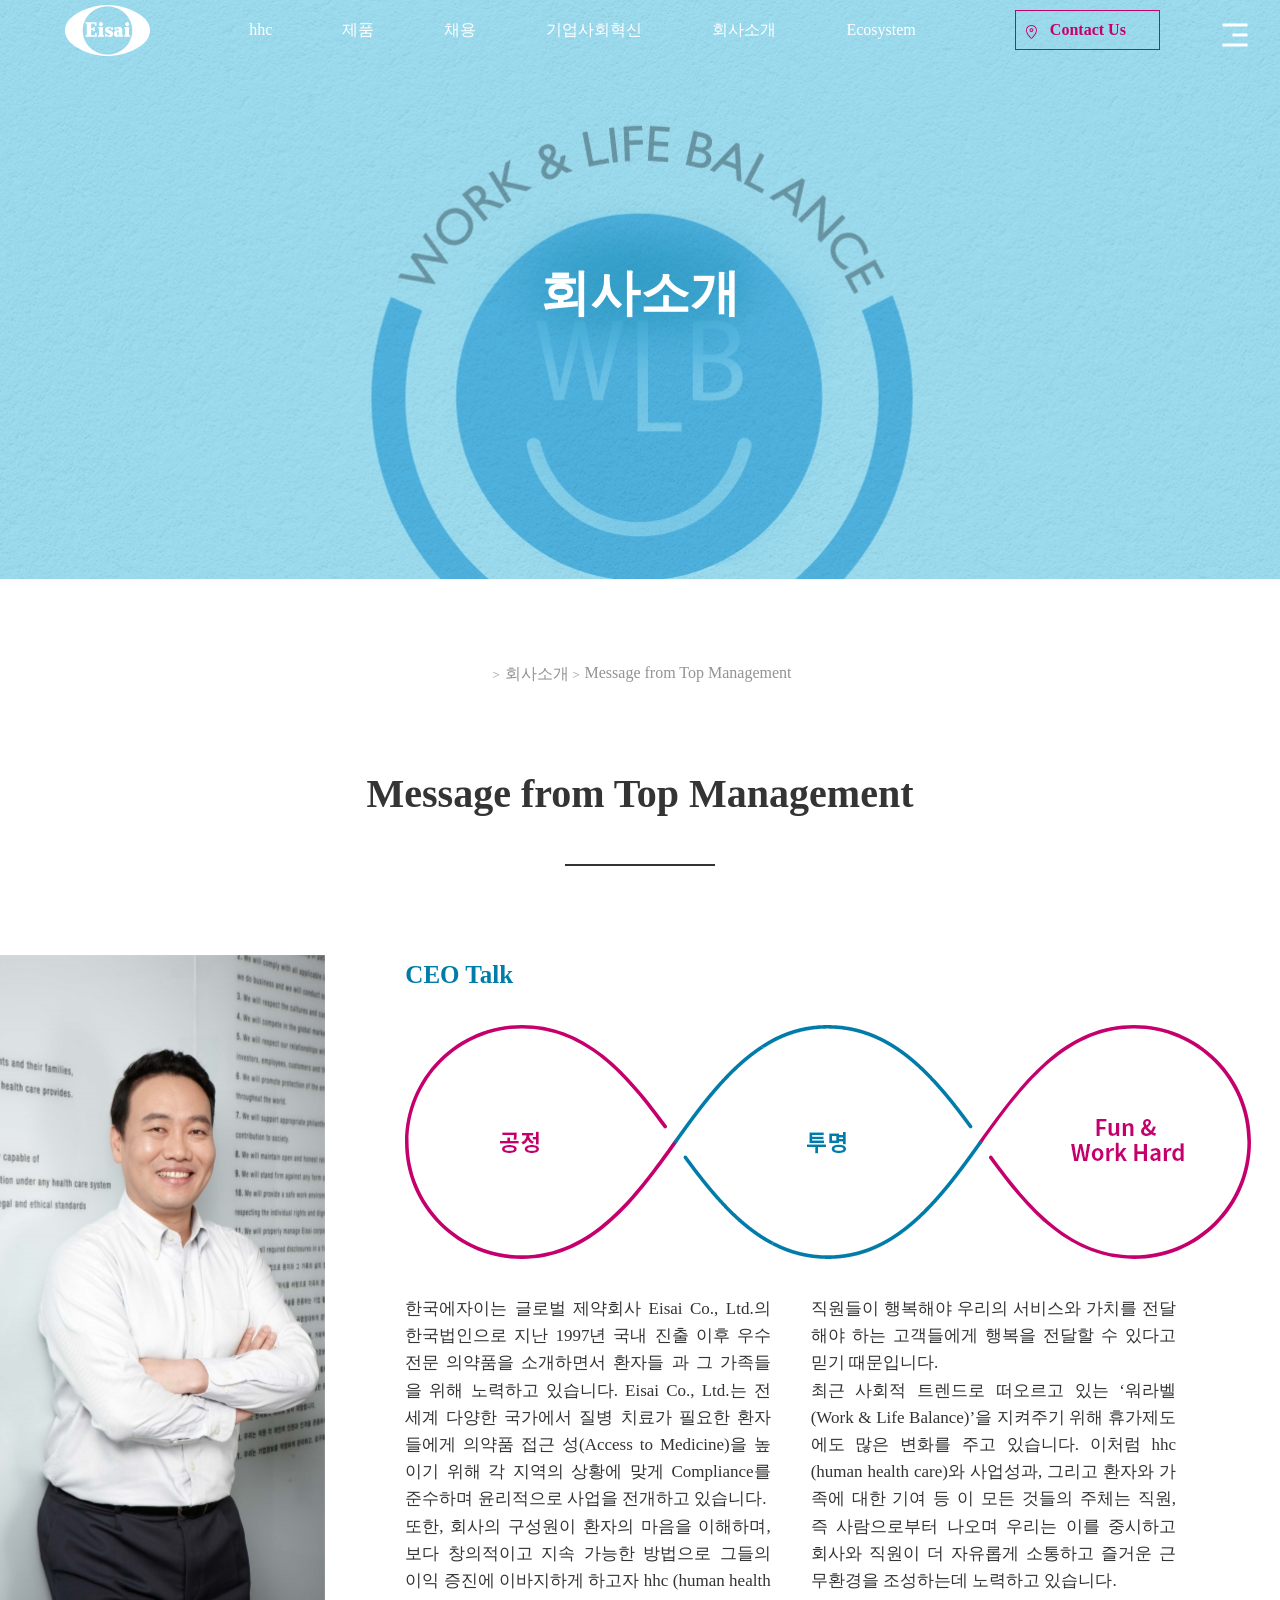
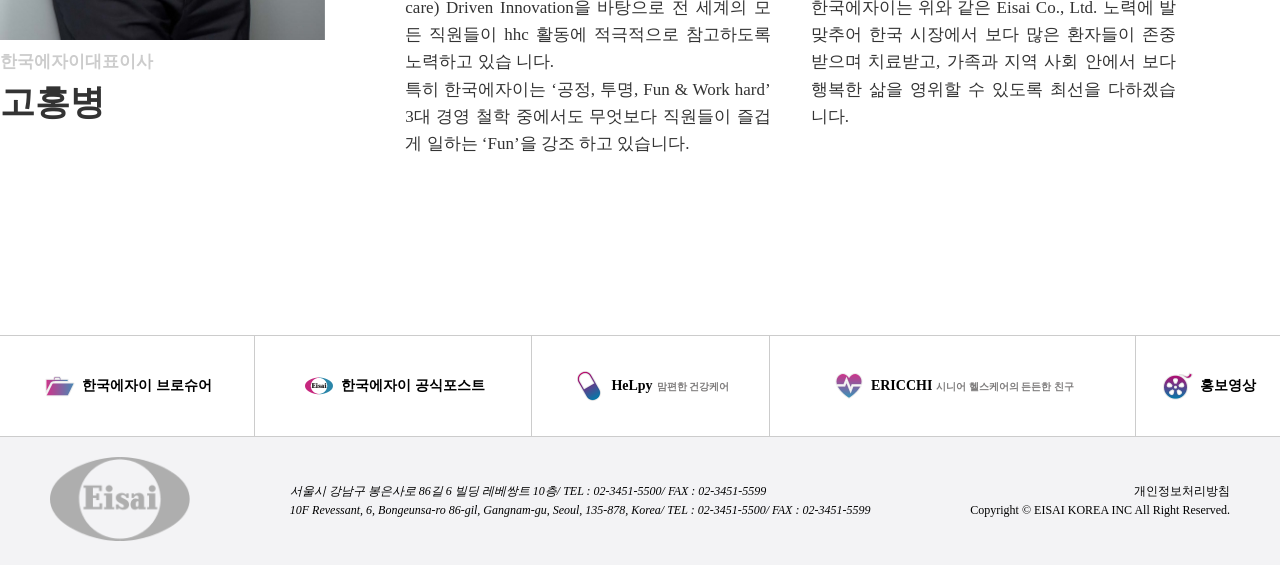
==== company_introduction.html @ c59498c0 "modify header" ====
<!DOCTYPE html>
<html lang="ko">
<head>
    <meta charset="UTF-8">
    <meta http-equiv="X-UA-Compatible" content="IE=edge">
    <meta name="viewport" content="width=device-width, initial-scale=1.0">
    <title>한국에자이</title>
    <link rel="stylesheet" href="./style/reset.css">
    <link rel="stylesheet" href="./style/common.css">
    <link rel="stylesheet" href="./style/company_introduction.css">
    <link rel="stylesheet" href="./style/location.css">
    <link rel="stylesheet" href="./style/titleImg.css">
</head>
<body>
    <header id="navBar">
        <div class="gnb layout-marginAuto">
            <div class="inner">
                <div class="logo">
                    <h1>한국에자이
                        <a href="./index.html">
                            <img class="logoColor" src="./images/common/logo.png" alt="">
                            <img class="logoWhite" src="./images/common/logo_white.png" alt="">
                        </a>
                    </h1>
                </div>
                <nav class="lnb-container">
                    <ul>
                        <li><a href="./what_hhc.html">hhc</a>
                            <ul class="lnb">
                                <li><a href="./what_hhc.html">what is hhc?</a></li>
                                <li><a href="#">hhc Driven Innovation</a></li>
                            </ul>
                        </li>
                        <li><a href="./product.html">제품</a>
                            <ul class="lnb">
                                <li><a href="./product.html">한국에자이 제품</a></li>
                                <li><a href="#">치매증상 치료제</a>
                                </li>
                                <li><a href="">뇌전증 치료제</a>
                                </li>
                                <li><a href="#">다발성경화증 치료제</a>
                                </li>
                                <li><a href="#">고형암 및 혈액암 치료제</a>
                                </li>
                                <li><a href="#">위장관계질환 치료제</a>
                                </li>
                                <li><a href="#">구강·안구 건조증 치료제</a>
                                </li>
                                <li><a href="#">파킨슨병 치료제</a>
                                </li>
                                <li><a href="#">허가사항변경공지</a></li>
                            </ul>
                        </li>
                        <li><a href="#">채용</a></li>
                        <li><a href="./innovation.html">기업사회혁신</a>
                            <ul class="lnb">
                                <li><a href="#">hhc Activity</a></li>
                                <li><a href="#">hhc Solution</a></li>
                                <li><a href="#">나를 있게 하는 우리</a></li>
                            </ul>
                        </li>
                        <li><a href="./company_introduction.html">회사소개</a>
                            <ul class="lnb">
                                <li><a href="#">Message from Top Management</a></li>
                                <li><a href="#">Corporate Vision</a></li>
                                <li><a href="#">즐거운 우리 일터</a></li>
                                <li><a href="#">일하기 좋은 회사</a></li>
                                <li><a href="#">Global Eisai</a></li>
                                <li><a href="#">News</a></li>
                            </ul>
                        </li>
                        <li><a href="./ecosystem.html">Ecosystem</a>
                            <ul class="lnb">
                                <li><a href="./ecosystem.html">What is HED?</a></li>
                                <li><a href="#">Press Release</a></li>
                                <li><a href="#">Partnership Proposal</a></li>
                            </ul>
                        </li>
                    </ul>
                </nav>
                <div class="contact">
                    <span><a href="#">Contact Us</a></span>
                </div>
                <nav class="ham-navigation">
                    <div class="ham-btn">
                        <span class="ham hamTop"></span>
                        <span class="ham hamMid"></span>
                        <span class="ham hamBot"></span>
                    </div>
                    <ul class="ham-lnb">
                        <li>
                            <span class="ham-title">
                                <a href="./what_hhc.html">hhc
                                </a>
                            </span>
                            <ul class="ham-subnav">
                                <li><a href="./what_hhc.html">what is hhc?</a></li>
                                <li><a href="#">hhc Driven Innovation</a></li>
                            </ul>
                        </li>
                        <li>
                            <span class="ham-title">
                                <a href="./product.html">제품
                                </a>
                            </span>
                            <ul class="ham-subnav">
                                <li><a href="./product.html">한국에자이 제품</a></li>
                                <li><a href="#">치매증상 치료제</a>
                                    <ul class="lnb2">
                                        <li><a href="#">- 아리셉트</a></li>
                                    </ul>
                                </li>
                                <li><a href="#">뇌전증 치료제</a>
                                    <ul class="lnb2">
                                        <li><a href="#">- 파이콤파</a></li>
                                        <li><a href="#">- 엑세그란</a></li>
                                        <li><a href="#">- 이노베론</a></li>
                                    </ul>
                                </li>
                                <li><a href="#">다발성경화증 치료제</a>
                                    <ul class="lnb2">
                                        <li><a href="#">- 텍피데라</a></li>
                                        <li><a href="#">- 아보넥스</a></li>
                                        <li><a href="#">- 티사브리</a></li>
                                        <li><a href="#">- 플레그리디</a></li>
                                    </ul>
                                </li>
                                <li><a href="#">고형암 및 혈액암 치료제</a>
                                    <ul class="lnb2">
                                        <li><a href="#">- 렌비마</a></li>
                                        <li><a href="#">- 할라벤</a></li>
                                    </ul>
                                </li>
                                <li><a href="#">위장관계질환 치료제</a>
                                    <ul class="lnb2">
                                        <li><a href="#">- 파리에트</a></li>
                                    </ul>
                                </li>
                                <li><a href="#">구강·안구 건조증 치료제</a>
                                    <ul class="lnb2">
                                        <li><a href="#">- 살라겐</a></li>
                                    </ul>
                                </li>
                                <li><a href="#">파킨슨병 치료제</a>
                                    <ul class="lnb2">
                                        <li><a href="#">- 에피퀴나</a></li>
                                    </ul>
                                </li>
                                <li><a href="#">허가사항변경공지</a></li>
                            </ul>
                        </li>
                        <li>
                            <span class="ham-title">
                                <a href="#">채용</a>
                            </span>
                            <ul class="ham-subnav">
                                <li><a href="#">한국에자이는 여러분의 의미있는 도전을 기다립니다.</a></li>
                            </ul>
                        </li>
                        <li>
                            <span class="ham-title">
                                <a href="./innovation.html">기업사회혁신
                                </a>
                            </span>
                            <ul class="ham-subnav">
                                <li><a href="#">hhc Activity</a></li>
                                <li><a href="#">hhc Solution</a></li>
                                <li><a href="#">나를 있게 하는 우리</a></li>
                            </ul>
                        </li>
                        <li>
                            <span class="ham-title">
                                <a href="./company_introduction.html">회사소개

                                </a>
                            </span>
                            <ul class="ham-subnav">
                                <li><a href="#">Message from Top Management</a></li>
                                <li><a href="#">Corporate Vision</a></li>
                                <li><a href="#">즐거운 우리 일터</a></li>
                                <li><a href="#">일하기 좋은 회사</a></li>
                                <li><a href="#">Global Eisai</a></li>
                                <li><a href="#">News</a></li>
                            </ul>
                        </li>
                        <li> 
                            <span class="ham-title">
                                <a href="./ecosystem.html">Ecosystem
                                </a>
                            </span>
                            <ul class="ham-subnav">
                                <li><a href="./ecosystem.html">What is HED?</a></li>
                                <li><a href="#">Press Release</a></li>
                                <li><a href="#">Partnership Proposal</a></li>
                            </ul>
                        </li>
                    </ul>
            </nav>
            </div>
        </div>
    </header>
    <section class="section01">
        <div class="titleImg ">
            <div class="title-contents layout-marginAuto">
                <h2>회사소개</h2>
            </div>
        </div>
        <section class="section02 layout-marginAuto">
            <div class="location">
                <ul class="location-contents fadeIn">
                    <li><a href="./index.html"><img src="./images/hhc/icon_loc_home.png" alt=""></a></li>
                    <li>회사소개</li>
                    <li>Message from Top Management</li>
                </ul>
            </div>
            <div class="company fadeIn">
                <h2>Message from Top Management</h2>
                <p></p>
            </div>
            <div class="company-content layout-marginAuto">
                <ul>
                    <li class="item1">
                        <img src="./images/company_introduction/img_ceo.jpg" alt="">
                        <div class="ceo-name">
                            <p>한국에자이대표이사</p>
                            <p>고홍병</p>
                        </div>
                    </li>
                    <li class="item2">
                        <p>CEO Talk</p>
                        <img src="./images/company_introduction/img_mtm.png" alt="">
                    </li>
                    <li class="item3">
                        한국에자이는 글로벌 제약회사 Eisai Co., Ltd.의 한국법인으로 지난 1997년 국내 진출 이후 우수전문 의약품을 소개하면서 환자들
                        
                        과 그 가족들을 위해 노력하고 있습니다. Eisai Co., Ltd.는 전 세계 다양한 국가에서 질병 치료가 필요한 환자들에게 의약품 접근
                        성(Access to Medicine)을 높이기 위해 각 지역의 상황에 맞게 Compliance를 준수하며 윤리적으로 사업을 전개하고 있습니다. <br>
                        또한, 회사의 구성원이 환자의 마음을 이해하며, 보다 창의적이고 지속 가능한 방법으로 그들의 이익 증진에 이바지하게 하고자 hhc
                        (human health care) Driven Innovation을 바탕으로 전 세계의 모든 직원들이 hhc 활동에 적극적으로 참고하도록 노력하고 있습
                        니다. <br> 특히 한국에자이는 &lsquo;공정, 투명, Fun & Work hard&rsquo; 3대 경영 철학 중에서도 무엇보다 직원들이 즐겁게 일하는
                        &lsquo;Fun&rsquo;을 강조
                        하고 있습니다.
                    </li>
                    <li class="item4">
                        직원들이 행복해야 우리의 서비스와 가치를 전달해야 하는 고객들에게 행복을 전달할 수 있다고 믿기 때문입니다. <br>
                        최근 사회적 트렌드로 떠오르고 있는 ‘워라벨 (Work & Life Balance)’을 지켜주기 위해 휴가제도에도 많은 변화를 주고 있습니다.
                        이처럼 hhc (human health care)와 사업성과, 그리고 환자와 가족에 대한 기여 등 이 모든 것들의 주체는 직원, 즉 사람으로부터
                        나오며 우리는 이를 중시하고 회사와 직원이 더 자유롭게 소통하고 즐거운 근무환경을 조성하는데 노력하고 있습니다. <br> 
                        한국에자이는 위와 같은 Eisai Co., Ltd. 노력에 발맞추어 한국 시장에서 보다 많은 환자들이 존중 받으며 치료받고, 가족과 지역
                        사회 안에서 보다 행복한 삶을 영위할 수 있도록 최선을 다하겠습니다.
                    </li>
                </ul>
            </div>
            
            
        </section>
    <footer>
        <div class="footer-top layout-marginAuto">
            <ul class="footer-menu ">
                <li>
                    <a href="#">
                        <img src="./images/main/footer_menu1.png" alt="">
                        <span>한국에자이 브로슈어</span>
                    </a>
                </li>
                <li><a href="#">
                    <img src="./images/main/footer_menu2.png" alt="">
                        <span>한국에자이 공식포스트</span>
                </a></li>
                <li><a href="#">
                    <img src="./images/main/footer_menu3.png" alt="">
                    <span>HeLpy</span>
                    <span class="small">맘편한 건강케어</span>
                </a></li>
                <li><a href="#">
                    <img src="./images/main/footer_menu4.png" alt="">
                    <span>ERICCHI</span>
                    <span class="small">시니어 헬스케어의 든든한 친구</span>
                </a></li>
                <li><a href="#">
                    <img src="./images/main/footer_menu5.png" alt="">
                    <span>홍보영상</span>
                </a></li>
            </ul>
        </div>
        <div class="footerBottom-back">
            <div class="footer-bottom layout-marginAuto">
                <div class="footer-logo">
                    <img src="./images/common/logo_footer.png" alt="">
                </div>
                <address>
                    <span>서울시 강남구 봉은사로 86길 6 빌딩 레베쌍트 10층/</span>
                    <span>TEL : 02-3451-5500/</span>
                    <span>FAX : 02-3451-5599<br></span>
                    <span>10F Revessant, 6, Bongeunsa-ro 86-gil, Gangnam-gu, Seoul, 135-878, Korea/</span>
                    <span>TEL : 02-3451-5500/</span>
                    <span>FAX : 02-3451-5599</span>
                </address>
                <div class="footer-copyright">
                    <p class="right">개인정보처리방침</p>
                    <p>Copyright © EISAI KOREA INC All Right Reserved.</p>
                </div>
            </div>
        </div>
    </footer>
    <script src="./script/jquery-3.6.1.js"></script>
    <script src="./script/jquery-ui.js"></script>
    <script src="./script/common.js"></script>
    <script src="./script/fadeIn.js"></script>
</body>
</html>
---- style/common.css ----
/* header */
header{
    width: 100%;
    height: 60px;
    background-color: transparent;
    position: fixed;
    z-index: 999;
    transition: top 0.5s;
    top: 0;
    left: 0;
    color: #fff;
}
header.scroll{
    color: #000;
    }

 .layout-marginAuto{
    max-width: 1314px;
    margin: auto;
} 
 
.inner{
    display: flex;
    align-items: center;
    justify-content: space-evenly;
    height: 60px;
    /*border-bottom: 1px solid #fff;*/
}

.logo{
    font-size: 0;
}
.logo img{
    width: 85px;
}
.logo .logoColor.scroll{
    display: block;
}
.logo .logoWhite{
    display: none;
}
.lnb-container{
    /*background-color: aqua;*/
    position: relative;
}
.lnb-container > ul{
    display: flex;
    align-items: center;
}
.lnb-container > ul > li > a{
    display: block;
    padding: 0 35px;
    height: 60px;
    line-height: 60px;
    text-align: center;
    /*color: #fff;*/
}
.lnb-container > ul > li:hover > a{
    color: #fff;
}
.lnb{
    opacity: 0;
    visibility: hidden;
    display: block;
    position: absolute;
    background-color: #fff;
    padding: 10px;
    box-shadow: 5px 5px 5px rgba(118, 115, 115, 0.783);

}
.lnb > li{
    padding: 0 40px;
    
}
.lnb a{
    display: block;
    font-size: 14px;
    padding: 10px;
    color: #333;
    white-space: nowrap;
}

.lnb-container>ul>li:hover{
    background-color: rgb(149, 186, 244);
    
}
.lnb-container>ul>li:hover .lnb{
    opacity: 1;
    visibility: visible;
}
.lnb > li:hover a{
    color: rgb(179, 31, 184);
}
.contact {
    display: flex;
    width: 200px;
}
.contact a{
    display: flex;
    justify-content: center;
    width: 145px;
    text-align: center;
    padding: 10px;
    border: 1px solid #c5006d;
    color: #c5006d;
    font-size: 16px;
    font-weight: 900;
    background: url(../images/main/icon_contactus_on.png) no-repeat 10px 14px;
    background-size: 11px;
}


/* 햄버거버튼 */
.ham-navigation{
    position: fixed;
    left: 0;
    top: 0;
    width: 100%;
    height: 100%;
    z-index: 99;
    clip-path: circle(25px at calc( 100% - 45px) 45px);
    transition: 0.3s ease-in-out;
    }
.ham-navigation.active{
    background-color: #bdd8ed;
    clip-path: circle(75%);
}
.ham-navigation .ham-btn{
    position: absolute;
    top: 10px;
    right: 20px;
    width: 50px;
    height: 50px;
    cursor: pointer;
}
.ham-navigation .ham-btn span{
    position: absolute;
    
    
    height: 3px;
    transform: translate(-50%, -50%);
    background-color: #fff;
}
.ham-navigation .hamTop{
    top: 30%;
    left: 50%;
    width: 50%;
}
.ham-navigation .hamMid{
    top: 50%;
    right: 10%;
    width: 30%;
}
.ham-navigation .hamBot{
    top: 70%;
    left: 50%;
    width: 50%;
}
.ham-navigation.active .hamTop{
    top: 50%;
    transform: translate(-50%, -50%) rotate(45deg);
}
.ham-navigation.active .hamMid{
    opacity: 0;
}
.ham-navigation.active .hamBot{
    top: 50%;
    transform: translate(-50%, -50%) rotate(-45deg);
}


.ham-lnb{ 
    height: 100%;
    overflow-y: auto;
    font-size: 18px;
    line-height: 2;
    width: 90%;
    margin: auto;
    white-space: nowrap;
}
.ham-lnb::-webkit-scrollbar {
    display: none; /* 크롬, 사파리, 오페라, 엣지 */
    width: 9px;
}
.ham-lnb > li{
    display: flex;
    gap: 40px;
    border-bottom: 1px solid #f8f8f8;
    padding: 35px;
    align-items: baseline;
    
}
.ham-lnb > li > a{
    font-size: 27px;
    color: #007caa;
    font-weight: 800;
}
.ham-subnav{
    display: flex;
    gap: 20px;
    flex-wrap: wrap;
}
.ham-lnb a{ 
    color:#333; 
    position: relative;
}
.lnb2 a {
    font-size: 14px;
}

.fadeIn{
    opacity: 0;
}

/* footer */
footer{
    border-top: 1px solid #ccc; 
}
.footer-menu{
    display: table;
    width: 100%;
}
.footer-menu > li{
   display: table-cell;
   vertical-align: middle;
   text-align: center;
}
.footer-menu li{
    border: 1px solid #ccc;
    border-top: none;
    border-bottom: none;
    height: 100px;
    font-weight: 900;
}
.footer-menu li:nth-child(1){
    border-left: none;
    border-right: none;
} 
.footer-menu li:nth-child(2){
    border-right: none;
}
.footer-menu li:nth-child(3){
    border-right: none;
}
.footer-menu li:nth-child(5){
    border-right: none;
    border-left: none;
} 
 .footer-menu img{
    width: 36px;
    vertical-align: middle;
    /* 사진 옆에 글씨 배치 */
} 
.footer-menu span{
    font-size: 14px;
}
.footer-menu .small{
    font-size: 10px;
    color: rgb(126, 124, 124);
}
.footerBottom-back{
    background-color: #f3f3f5;
    border-top: 1px solid #ccc;
    padding: 20px 0;
}
.footer-bottom{
    display: flex;
    align-items: center;
    justify-content: space-around;
}
.footer-bottom .right{
    text-align: right;
}
.footer-bottom img{
    width: 140px;
}
.footer-bottom address{
    text-align: left;
}

.footer-bottom address,
.footer-copyright{
    font-size: 12px;
    line-height: 1.6;
}
@media screen and (max-width:1101px) {
    .inner {
        padding: 25px;
        justify-content: space-between;
    }
    .lnb-container{
        display: none;
    }
    .section05{
        margin-bottom: 120px;
    }
    footer{
        border: 0;
    }
    .footer-menu li{
        display: table-caption;
        text-align: left;
        border:none;
        border-bottom: 1px solid #ccc;
        width: 100%;
        height: 70px;
        line-height: 70px;
        padding-left: 20px;
    }
    .footer-menu img{
        width: 30px;
    }
    .footer-menu span{
        font-size: 16px;
        font-weight: 900;
    }
    .footer-menu .small{
        font-size: 12px;
        color: rgb(161, 157, 157);
    }
    .footer-menu li:nth-child(1){
        border-top: 1px solid #ccc;
    }
    .footer-bottom{
        flex-direction: column;
        height: auto;
        justify-content: left;
        align-items: flex-start;
        padding: 20px;
    }
    .footer-bottom .right{
        text-align: justify
    }
    .footer-bottom img{
        width: 160px;
        padding-bottom: 0;
    }
    .footer-bottom address,
    .footer-copyright{
        font-size: 10px;
        line-height: 1.6;
        padding-bottom: 20px;
    }
    .footer-bottom address{
        padding: 0;
        line-height: 3;
    }
    .footer-bottom address,
    .footer-copyright{
        font-size: 13px;
    }
    .footer-copyright{
        padding: 0;
        white-space: nowrap;
    }
    .footer-copyright p:last-child{
        font-size: 0;
    }
}
@media screen and (max-width: 901px) {
}
@media screen and (max-width: 480px) {
    .logo img{
        width: 45px;
    }
    .contact a{
        width: 80px;
        padding: 5px;
        font-size: 10px;
        background: url(../images/main/icon_contactus_on.png) no-repeat 2px center;
        background-size: 9px;
    }
    .section05{
        margin-bottom: 0px;
    }
    .footer-menu li{
        height: 50px;
        line-height: 50px;
        width: 100%;
    }
    .footer-menu img{
        width: 25px;
    }
    .footer-menu span{
        font-size: 12px;
    }
    .footer-bottom img{
        width: 70px;
        padding-bottom: 20px;
    }
    .ham-title{
        display: block;
    }
    .ham-subnav{
        height: 0;
        overflow: hidden;
        transition: .4s;
    }

    .ham-title.active{
        font-weight: bold;
    }
    .ham-subnav.active{
        height: auto;
    }
    .ham-lnb > li{
        display: block;
        
    }
    .ham-lnb > li > a{
        font-size: 27px;
    }
    .ham-subnav{
        display: block;
    }
    .ham-lnb{ 
        height: 100%;
        overflow-y: auto;
        font-size: 18px;
        line-height: 2;
        width: 90%;
        margin: auto;
        white-space: nowrap;
    }

    
    
}
---- style/company_introduction.css ----
/*title*/

.titleImg{
    background-image: url('../images/company_introduction/sv04.jpg');
}


/*company*/
.company{
    text-align: center;
    padding-bottom: 85px;
}
.company > h2{
    font-size: 40px;
    padding-bottom: 35px;
}

.company > p{
    display: inline-block;
    border: 1px solid #000;
    width: 150px;
    height: 1px;

}
.company-content{
    line-height: 1.6;
    font-size: 17px;
    color: #333;
    text-align: justify;
}
.company-content > ul{
    display: grid;
    grid-template-columns: 1fr repeat(2,1fr) 5%;
	grid-template-rows: repeat(3, 300px);
    grid-gap: 40px;
    justify-items: baseline;
}
.company-content > ul > li > img{
    width: 100%;
}
.item1{
    grid-row: span 2;
}
.item1 p:nth-of-type(1){
    color: #ccc;
    font-weight: bold;
    white-space: nowrap;
}
.item1  p:nth-of-type(2){
    font-size: 35px;
    font-weight: bold;
}
.item1 > p{
    padding-top: 10px;
    padding-left: 10px;
}
.item2{
    grid-column: span 3;

}
.item2 > p{
    font-size: 25px;
    color: #007caa;
    font-weight: bold;
    padding-bottom: 30px;
}
@media screen and (max-width: 1100px) {
    .company-content > ul{
        padding: 10px;
        grid-template-columns: 1fr repeat(2,1fr) 2%;
        grid-template-rows: 250px 300px 500px;
    }
}
@media screen and (max-width: 860px) {
    .company-content > ul{
        display: grid;
        grid-template-columns: repeat(3, 200px);
        grid-template-rows: repeat(5, 200px) auto;
        
    }
    .item1{
        grid-row: 1 / span 2;
    }
    .item2{
        grid-column: 2 / 4;
    }
    .item3{
        grid-column: 2 / 4;
        padding-top: 30px;
    }
    .item4{
        grid-column: 2 / 4;
        grid-row: 4;
    }
}
@media screen and (max-width: 767px) {
    .company > h2{
        font-size: 25px;
    }
    .company > p {
        width: 50px;
        height: 1px;
    }
    .company-content > ul{
        display: flex;
        flex-wrap: wrap;
    }
    .item1{
        padding-left: 10px;
        display: flex;
        gap: 10px;
    }
    .item2 > p{
        font-size: 20px;
    }
    .ceo-name{
        padding-top: 113%;
    }
    ul > li.item1 > img {
        width: 60%;
        object-fit: contain;

    }

}
---- style/location.css ----
.location-contents{
    display: flex;
    justify-content: center;
    padding-top: 85px;
    padding-bottom: 85px;
}
.location-contents > li{
    position: relative;
    padding: 0 8px;
    font-size: 16px;
    color: rgb(121, 119, 119);
}
.location-contents > li:nth-child(1):before{
    display: none;
}
.location-contents > li::before{
    display: block;
    content: '>';
    position: absolute;
    left: -4px;
    top: 3px;
    width: 4px;
    font-size: 13px;
    color: rgb(121, 119, 119);
}
@media screen and (max-width: 767px) {
    .location-contents > li{
        font-size: 12px;
    }
    .location-contents > li::before{
        font-size: 10px;
    }
    .location-contents{
        padding-top: 80px;
        padding-bottom: 55px;
    }
}
---- style/titleImg.css ----
.section01{
    width: 100%;
    height: 579px;
}
.titleImg{
    background-repeat: no-repeat;
    background-size: cover;
    background-position: center;
    height: 100%;
}

.title-contents{
    padding-top: 255px;
    text-align: center;
    color: #fff;

}

.title-contents > h2{
    padding-top: 5px;
    height: 65px;
    margin: 0 auto;
    font-size: 50px;
}

.title-contents{
    padding-top: 255px;
    text-align: center;
    color: #fff;
}


@media screen and (max-width: 760px) {
    .section01{
        height: 300px;
    }
    .title-contents {
        padding-top: 120px;
    }
    .title-contents > h2 {
        font-size: 28px;
    }
}
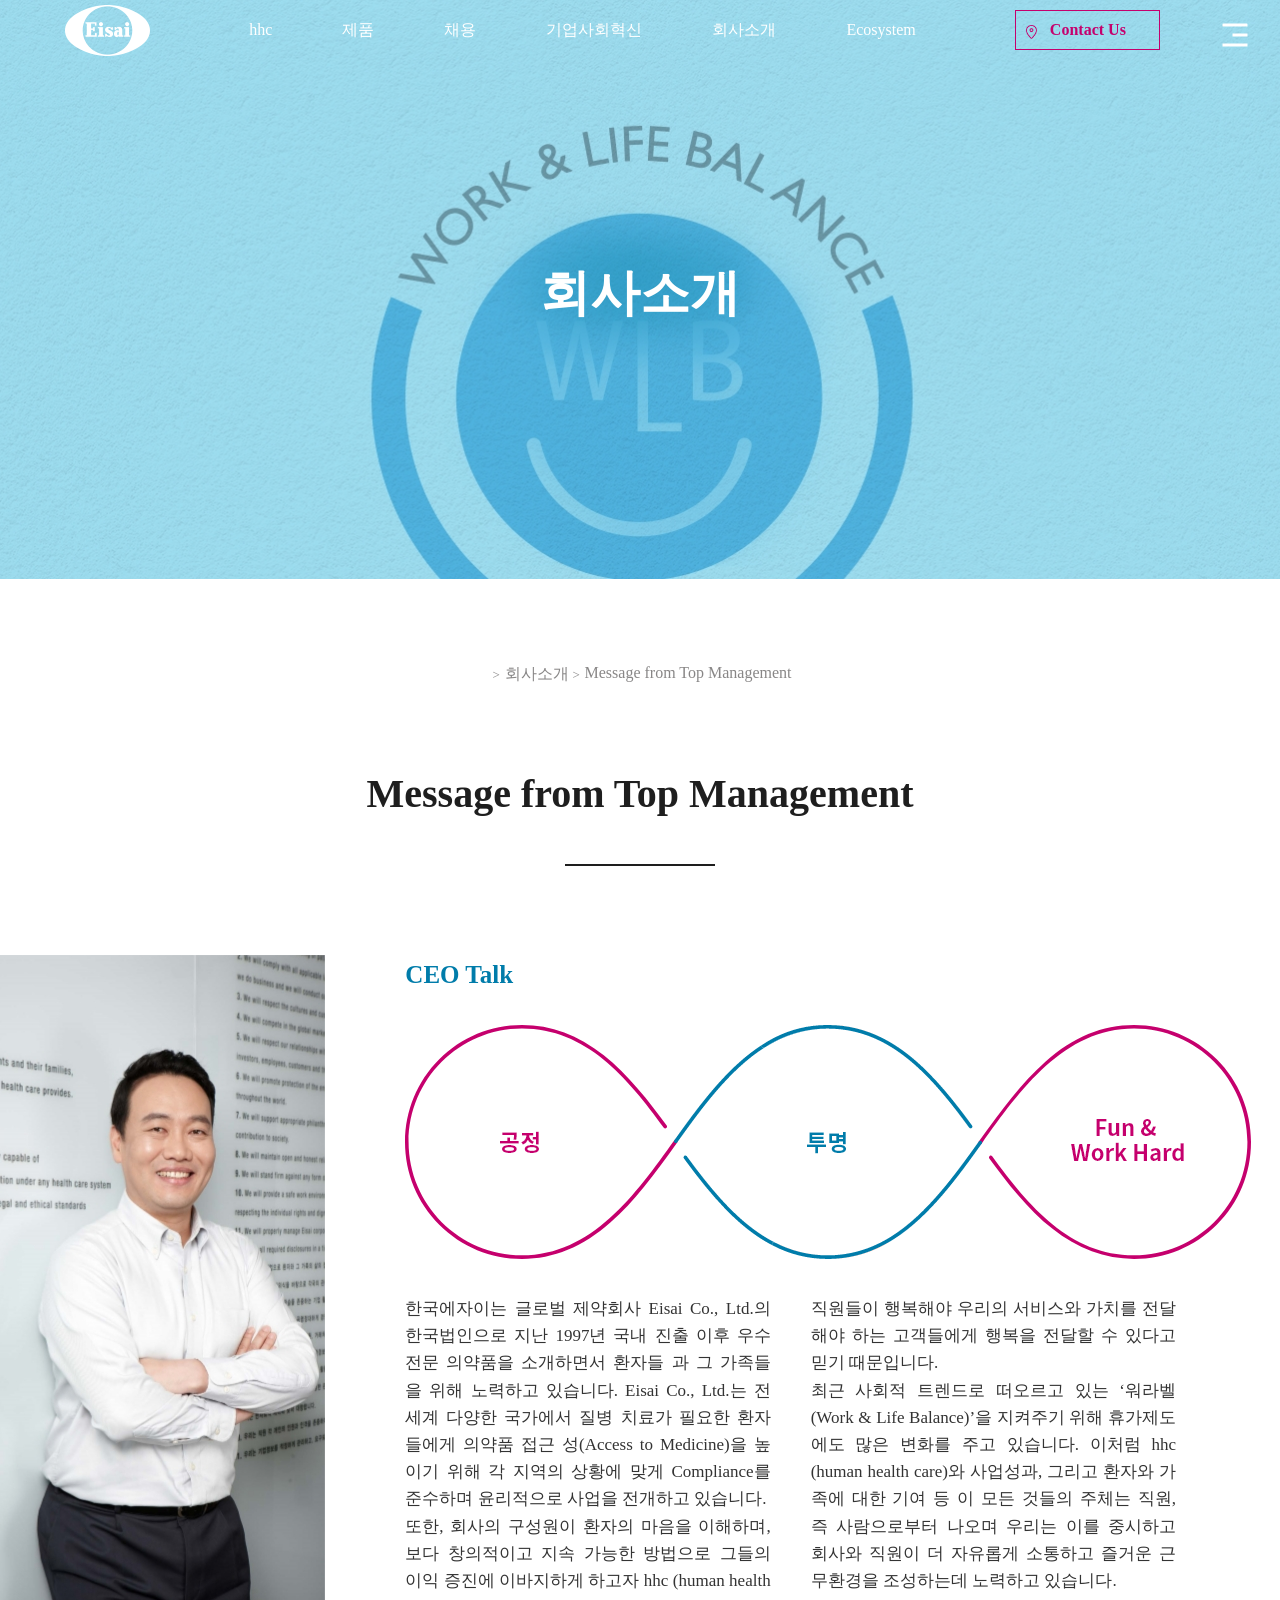
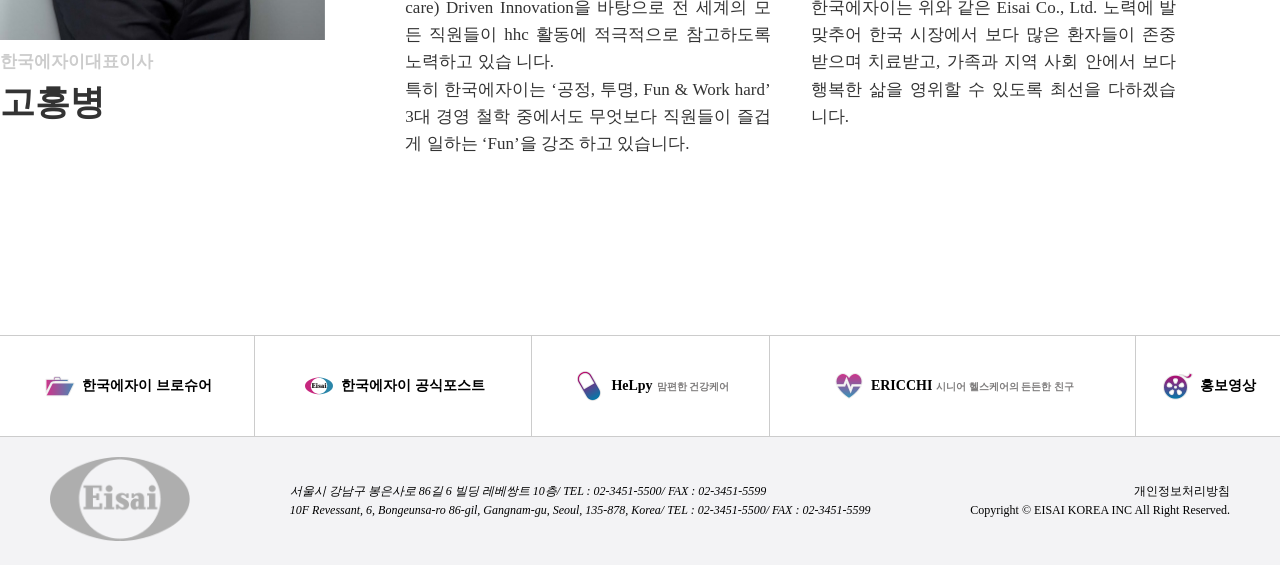
==== commit fc3d4d0e: "modify subnav" ====
--- a/company_introduction.html
+++ b/company_introduction.html
@@ -90,9 +90,10 @@
                     <ul class="ham-lnb">
                         <li>
                             <span class="ham-title">
-                                <a href="./what_hhc.html">hhc
-                                </a>
-                            </span>
+                                hhc<i class='bx bx-caret-down'></i>
+                            </span>
+                            <a href="./what_hhc.html">hhc
+                            </a>
                             <ul class="ham-subnav">
                                 <li><a href="./what_hhc.html">what is hhc?</a></li>
                                 <li><a href="#">hhc Driven Innovation</a></li>
@@ -100,9 +101,10 @@
                         </li>
                         <li>
                             <span class="ham-title">
-                                <a href="./product.html">제품
-                                </a>
-                            </span>
+                                제품<i class='bx bx-caret-down'></i>
+                            </span>
+                            <a href="./product.html">제품
+                            </a>
                             <ul class="ham-subnav">
                                 <li><a href="./product.html">한국에자이 제품</a></li>
                                 <li><a href="#">치매증상 치료제</a>
@@ -151,31 +153,33 @@
                         </li>
                         <li>
                             <span class="ham-title">
-                                <a href="#">채용</a>
-                            </span>
+                                채용<i class='bx bx-caret-down'></i>
+                            </span>
+                            <a href="#">채용</a>
                             <ul class="ham-subnav">
                                 <li><a href="#">한국에자이는 여러분의 의미있는 도전을 기다립니다.</a></li>
                             </ul>
                         </li>
                         <li>
                             <span class="ham-title">
-                                <a href="./innovation.html">기업사회혁신
-                                </a>
-                            </span>
-                            <ul class="ham-subnav">
-                                <li><a href="#">hhc Activity</a></li>
+                                기업사회혁신<i class='bx bx-caret-down'></i>
+                            </span>
+                            <a href="./innovation.html">기업사회혁신
+                            </a>
+                            <ul class="ham-subnav">
+                                <li><a href="./innovation.html">hhc Activity</a></li>
                                 <li><a href="#">hhc Solution</a></li>
                                 <li><a href="#">나를 있게 하는 우리</a></li>
                             </ul>
                         </li>
                         <li>
                             <span class="ham-title">
-                                <a href="./company_introduction.html">회사소개
-
-                                </a>
-                            </span>
-                            <ul class="ham-subnav">
-                                <li><a href="#">Message from Top Management</a></li>
+                                회사소개<i class='bx bx-caret-down'></i>
+                            </span>
+                            <a href="./company_introduction.html">회사소개
+                            </a>
+                            <ul class="ham-subnav">
+                                <li><a href="./company_introduction.html">Message from Top Management</a></li>
                                 <li><a href="#">Corporate Vision</a></li>
                                 <li><a href="#">즐거운 우리 일터</a></li>
                                 <li><a href="#">일하기 좋은 회사</a></li>
@@ -185,9 +189,10 @@
                         </li>
                         <li> 
                             <span class="ham-title">
-                                <a href="./ecosystem.html">Ecosystem
-                                </a>
-                            </span>
+                                Ecosystem<i class='bx bx-caret-down'></i>
+                            </span>
+                            <a href="./ecosystem.html">Ecosystem
+                            </a>
                             <ul class="ham-subnav">
                                 <li><a href="./ecosystem.html">What is HED?</a></li>
                                 <li><a href="#">Press Release</a></li>
--- a/style/common.css
+++ b/style/common.css
@@ -119,7 +119,7 @@
     height: 100%;
     z-index: 99;
     clip-path: circle(25px at calc( 100% - 45px) 45px);
-    transition: 0.3s ease-in-out;
+    transition: 0.3s cubic-bezier(0.22, 0.61, 0.36, 1);
     }
 .ham-navigation.active{
     background-color: #bdd8ed;
@@ -194,6 +194,9 @@
     font-size: 27px;
     color: #007caa;
     font-weight: 800;
+}
+.ham-title{
+    display: none;
 }
 .ham-subnav{
     display: flex;
@@ -356,52 +359,23 @@
     .footer-copyright p:last-child{
         font-size: 0;
     }
-}
-@media screen and (max-width: 901px) {
-}
-@media screen and (max-width: 480px) {
-    .logo img{
-        width: 45px;
-    }
-    .contact a{
-        width: 80px;
-        padding: 5px;
-        font-size: 10px;
-        background: url(../images/main/icon_contactus_on.png) no-repeat 2px center;
-        background-size: 9px;
-    }
-    .section05{
-        margin-bottom: 0px;
-    }
-    .footer-menu li{
-        height: 50px;
-        line-height: 50px;
-        width: 100%;
-    }
-    .footer-menu img{
-        width: 25px;
-    }
-    .footer-menu span{
-        font-size: 12px;
-    }
-    .footer-bottom img{
-        width: 70px;
-        padding-bottom: 20px;
-    }
     .ham-title{
-        display: block;
+        padding-top: 15px;
+        display: flex;
+        align-items: center;
+        justify-content: space-between;
     }
     .ham-subnav{
-        height: 0;
+        max-height: 0;
         overflow: hidden;
-        transition: .4s;
+        transition: .2s;
     }
 
     .ham-title.active{
         font-weight: bold;
     }
     .ham-subnav.active{
-        height: auto;
+        max-height: 150vw;
     }
     .ham-lnb > li{
         display: block;
@@ -409,9 +383,13 @@
     }
     .ham-lnb > li > a{
         font-size: 27px;
+        display: none;
     }
     .ham-subnav{
         display: block;
+    }
+    .ham-lnb a {
+        font-size: 15px;
     }
     .ham-lnb{ 
         height: 100%;
@@ -422,6 +400,42 @@
         margin: auto;
         white-space: nowrap;
     }
+}
+@media screen and (max-width: 901px) {
+}
+@media screen and (max-width: 480px) {
+    .logo img{
+        width: 45px;
+    }
+    .contact {
+        width: 145px;
+    }
+    .contact a{
+        width: 90px;
+        padding: 8px;
+        font-size: 11px;
+        background: url(../images/main/icon_contactus_on.png) no-repeat 3px center;
+        background-size: 10px;
+    }
+    .section05{
+        margin-bottom: 0px;
+    }
+    .footer-menu li{
+        height: 50px;
+        line-height: 50px;
+        width: 100%;
+    }
+    .footer-menu img{
+        width: 25px;
+    }
+    .footer-menu span{
+        font-size: 12px;
+    }
+    .footer-bottom img{
+        width: 70px;
+        padding-bottom: 20px;
+    }
+
 
     
     
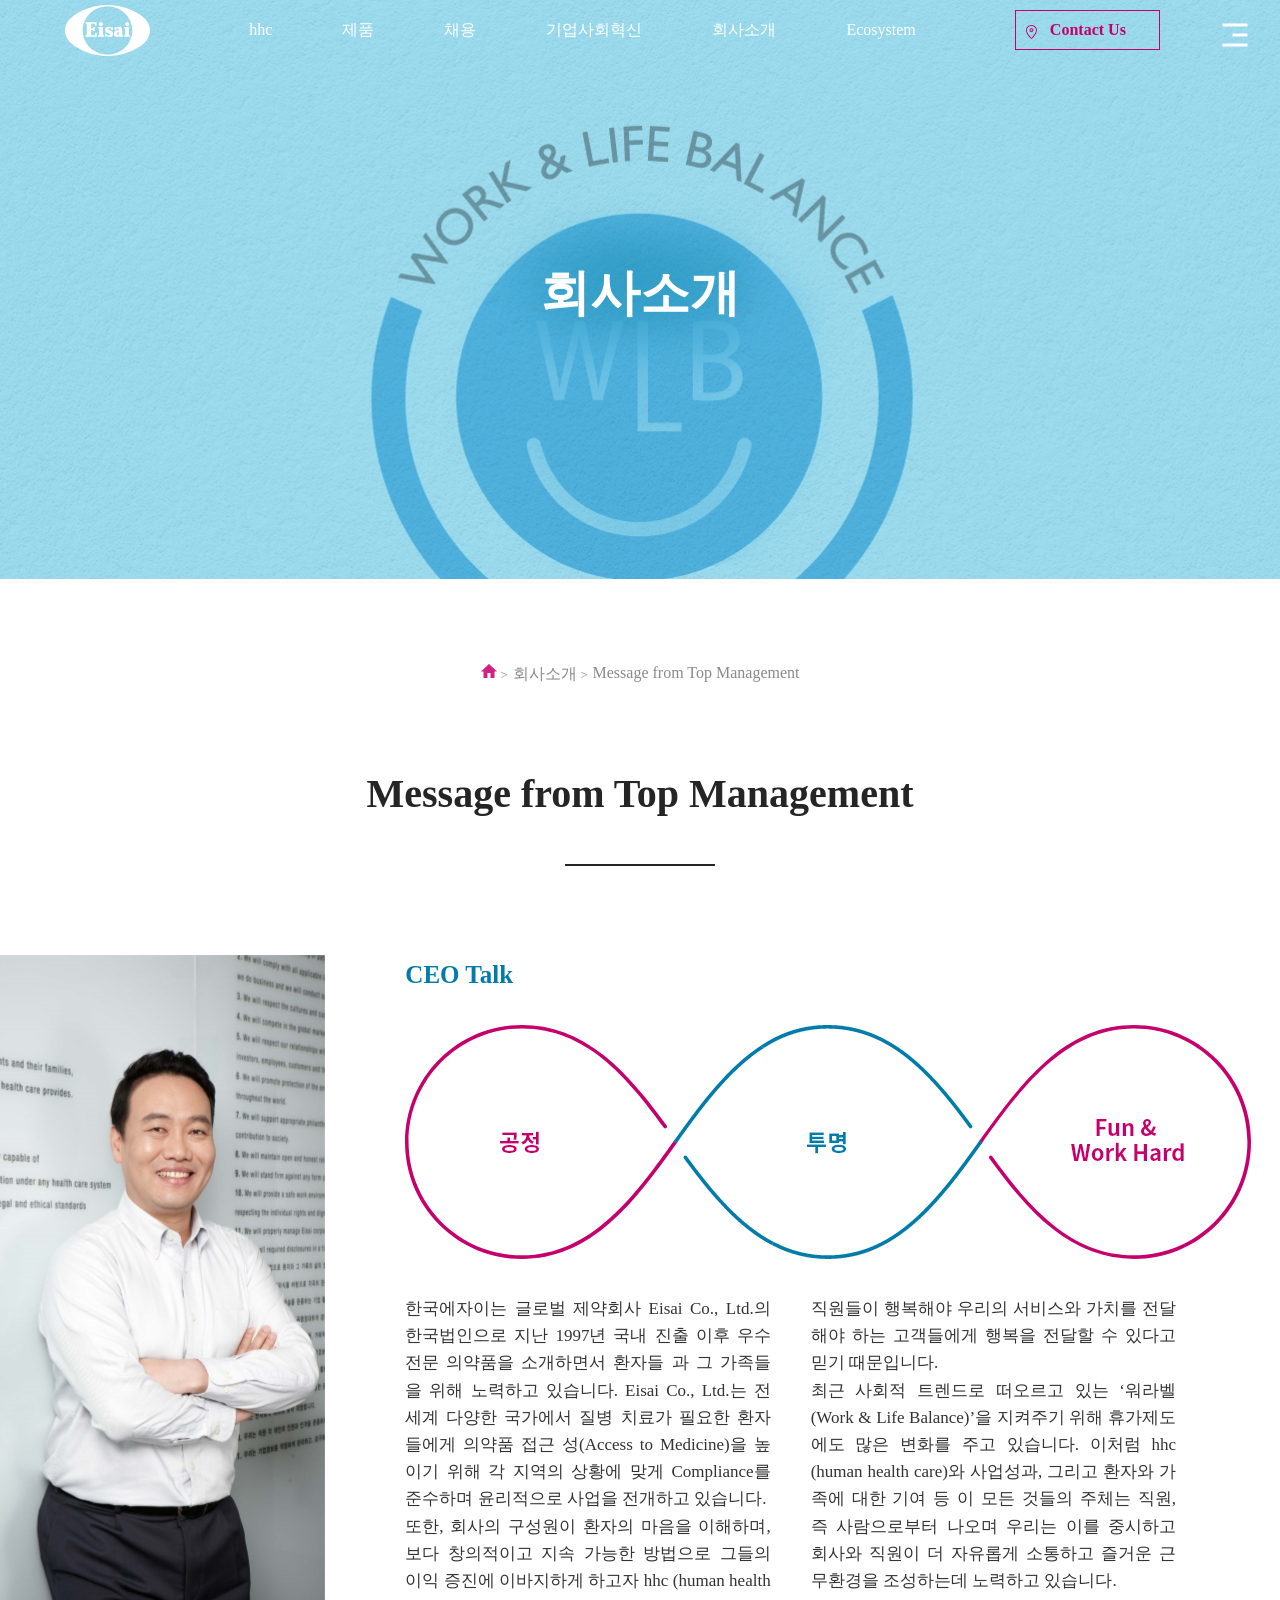
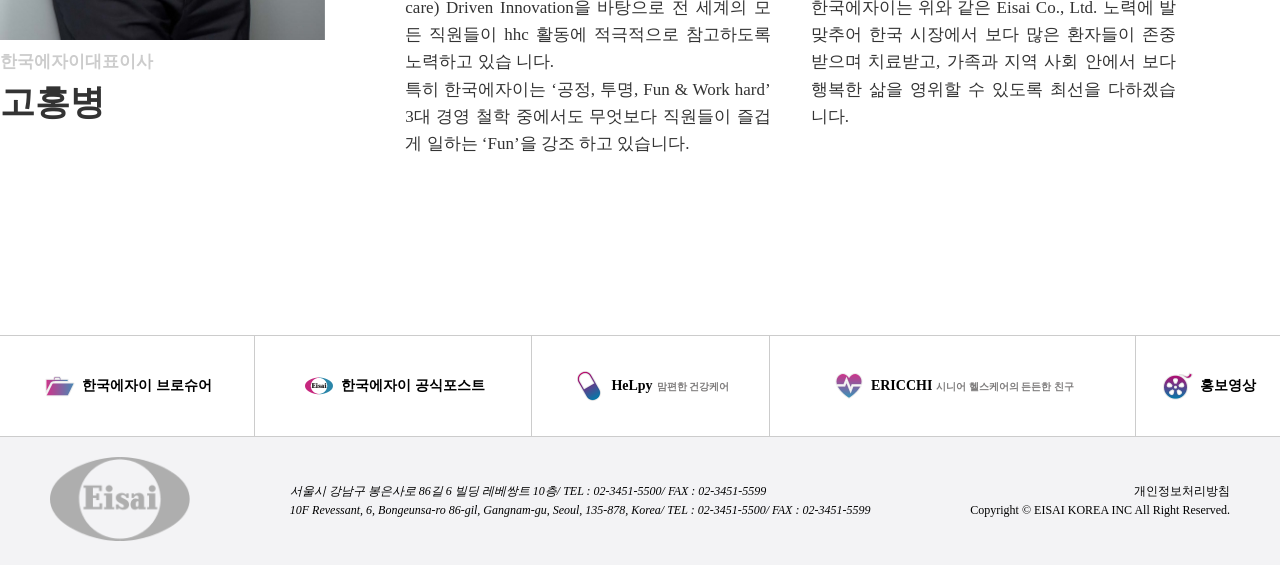
==== commit 1973010e: "alt, logo" ====
--- a/company_introduction.html
+++ b/company_introduction.html
@@ -18,8 +18,8 @@
                 <div class="logo">
                     <h1>한국에자이
                         <a href="./index.html">
-                            <img class="logoColor" src="./images/common/logo.png" alt="">
-                            <img class="logoWhite" src="./images/common/logo_white.png" alt="">
+                            <img class="logoColor" src="./images/common/logo.png" alt="logo">
+                            <img class="logoWhite" src="./images/common/logo_white.png" alt="logo">
                         </a>
                     </h1>
                 </div>
@@ -210,80 +210,81 @@
                 <h2>회사소개</h2>
             </div>
         </div>
-        <section class="section02 layout-marginAuto">
-            <div class="location">
-                <ul class="location-contents fadeIn">
-                    <li><a href="./index.html"><img src="./images/hhc/icon_loc_home.png" alt=""></a></li>
-                    <li>회사소개</li>
-                    <li>Message from Top Management</li>
-                </ul>
-            </div>
-            <div class="company fadeIn">
-                <h2>Message from Top Management</h2>
-                <p></p>
-            </div>
-            <div class="company-content layout-marginAuto">
-                <ul>
-                    <li class="item1">
-                        <img src="./images/company_introduction/img_ceo.jpg" alt="">
-                        <div class="ceo-name">
-                            <p>한국에자이대표이사</p>
-                            <p>고홍병</p>
-                        </div>
-                    </li>
-                    <li class="item2">
-                        <p>CEO Talk</p>
-                        <img src="./images/company_introduction/img_mtm.png" alt="">
-                    </li>
-                    <li class="item3">
-                        한국에자이는 글로벌 제약회사 Eisai Co., Ltd.의 한국법인으로 지난 1997년 국내 진출 이후 우수전문 의약품을 소개하면서 환자들
-                        
-                        과 그 가족들을 위해 노력하고 있습니다. Eisai Co., Ltd.는 전 세계 다양한 국가에서 질병 치료가 필요한 환자들에게 의약품 접근
-                        성(Access to Medicine)을 높이기 위해 각 지역의 상황에 맞게 Compliance를 준수하며 윤리적으로 사업을 전개하고 있습니다. <br>
-                        또한, 회사의 구성원이 환자의 마음을 이해하며, 보다 창의적이고 지속 가능한 방법으로 그들의 이익 증진에 이바지하게 하고자 hhc
-                        (human health care) Driven Innovation을 바탕으로 전 세계의 모든 직원들이 hhc 활동에 적극적으로 참고하도록 노력하고 있습
-                        니다. <br> 특히 한국에자이는 &lsquo;공정, 투명, Fun & Work hard&rsquo; 3대 경영 철학 중에서도 무엇보다 직원들이 즐겁게 일하는
-                        &lsquo;Fun&rsquo;을 강조
-                        하고 있습니다.
-                    </li>
-                    <li class="item4">
-                        직원들이 행복해야 우리의 서비스와 가치를 전달해야 하는 고객들에게 행복을 전달할 수 있다고 믿기 때문입니다. <br>
-                        최근 사회적 트렌드로 떠오르고 있는 ‘워라벨 (Work & Life Balance)’을 지켜주기 위해 휴가제도에도 많은 변화를 주고 있습니다.
-                        이처럼 hhc (human health care)와 사업성과, 그리고 환자와 가족에 대한 기여 등 이 모든 것들의 주체는 직원, 즉 사람으로부터
-                        나오며 우리는 이를 중시하고 회사와 직원이 더 자유롭게 소통하고 즐거운 근무환경을 조성하는데 노력하고 있습니다. <br> 
-                        한국에자이는 위와 같은 Eisai Co., Ltd. 노력에 발맞추어 한국 시장에서 보다 많은 환자들이 존중 받으며 치료받고, 가족과 지역
-                        사회 안에서 보다 행복한 삶을 영위할 수 있도록 최선을 다하겠습니다.
-                    </li>
-                </ul>
-            </div>
-            
-            
-        </section>
+    </section>
+    <section class="section02 layout-marginAuto">
+        <div class="location">
+            <ul class="location-contents fadeIn">
+                <li><a href="./index.html"><img src="./images/common/icon_loc_home.png" alt="home"></a></li>
+                <li>회사소개</li>
+                <li>Message from Top Management</li>
+            </ul>
+        </div>
+        <div class="company fadeIn">
+            <h2>Message from Top Management</h2>
+            <p></p>
+        </div>
+        <div class="company-content layout-marginAuto">
+            <ul>
+                <li class="item1">
+                    <img src="./images/company_introduction/img_ceo.jpg" alt="ceo">
+                    <div class="ceo-name">
+                        <p>한국에자이대표이사</p>
+                        <p>고홍병</p>
+                    </div>
+                </li>
+                <li class="item2">
+                    <p>CEO Talk</p>
+                    <img src="./images/company_introduction/img_mtm.png" alt="소개">
+                </li>
+                <li class="item3">
+                    한국에자이는 글로벌 제약회사 Eisai Co., Ltd.의 한국법인으로 지난 1997년 국내 진출 이후 우수전문 의약품을 소개하면서 환자들
+                    
+                    과 그 가족들을 위해 노력하고 있습니다. Eisai Co., Ltd.는 전 세계 다양한 국가에서 질병 치료가 필요한 환자들에게 의약품 접근
+                    성(Access to Medicine)을 높이기 위해 각 지역의 상황에 맞게 Compliance를 준수하며 윤리적으로 사업을 전개하고 있습니다. <br>
+                    또한, 회사의 구성원이 환자의 마음을 이해하며, 보다 창의적이고 지속 가능한 방법으로 그들의 이익 증진에 이바지하게 하고자 hhc
+                    (human health care) Driven Innovation을 바탕으로 전 세계의 모든 직원들이 hhc 활동에 적극적으로 참고하도록 노력하고 있습
+                    니다. <br> 특히 한국에자이는 &lsquo;공정, 투명, Fun & Work hard&rsquo; 3대 경영 철학 중에서도 무엇보다 직원들이 즐겁게 일하는
+                    &lsquo;Fun&rsquo;을 강조
+                    하고 있습니다.
+                </li>
+                <li class="item4">
+                    직원들이 행복해야 우리의 서비스와 가치를 전달해야 하는 고객들에게 행복을 전달할 수 있다고 믿기 때문입니다. <br>
+                    최근 사회적 트렌드로 떠오르고 있는 ‘워라벨 (Work & Life Balance)’을 지켜주기 위해 휴가제도에도 많은 변화를 주고 있습니다.
+                    이처럼 hhc (human health care)와 사업성과, 그리고 환자와 가족에 대한 기여 등 이 모든 것들의 주체는 직원, 즉 사람으로부터
+                    나오며 우리는 이를 중시하고 회사와 직원이 더 자유롭게 소통하고 즐거운 근무환경을 조성하는데 노력하고 있습니다. <br> 
+                    한국에자이는 위와 같은 Eisai Co., Ltd. 노력에 발맞추어 한국 시장에서 보다 많은 환자들이 존중 받으며 치료받고, 가족과 지역
+                    사회 안에서 보다 행복한 삶을 영위할 수 있도록 최선을 다하겠습니다.
+                </li>
+            </ul>
+        </div>
+        
+        
+    </section>
     <footer>
         <div class="footer-top layout-marginAuto">
             <ul class="footer-menu ">
                 <li>
                     <a href="#">
-                        <img src="./images/main/footer_menu1.png" alt="">
+                        <img src="./images/main/footer_menu1.png" alt="브로슈어">
                         <span>한국에자이 브로슈어</span>
                     </a>
                 </li>
                 <li><a href="#">
-                    <img src="./images/main/footer_menu2.png" alt="">
+                    <img src="./images/main/footer_menu2.png" alt="공식포스트">
                         <span>한국에자이 공식포스트</span>
                 </a></li>
                 <li><a href="#">
-                    <img src="./images/main/footer_menu3.png" alt="">
+                    <img src="./images/main/footer_menu3.png" alt="건강케어">
                     <span>HeLpy</span>
                     <span class="small">맘편한 건강케어</span>
                 </a></li>
                 <li><a href="#">
-                    <img src="./images/main/footer_menu4.png" alt="">
+                    <img src="./images/main/footer_menu4.png" alt="헬스케어">
                     <span>ERICCHI</span>
                     <span class="small">시니어 헬스케어의 든든한 친구</span>
                 </a></li>
                 <li><a href="#">
-                    <img src="./images/main/footer_menu5.png" alt="">
+                    <img src="./images/main/footer_menu5.png" alt="홍보영상">
                     <span>홍보영상</span>
                 </a></li>
             </ul>
@@ -291,7 +292,7 @@
         <div class="footerBottom-back">
             <div class="footer-bottom layout-marginAuto">
                 <div class="footer-logo">
-                    <img src="./images/common/logo_footer.png" alt="">
+                    <img src="./images/common/logo_footer.png" alt="logo">
                 </div>
                 <address>
                     <span>서울시 강남구 봉은사로 86길 6 빌딩 레베쌍트 10층/</span>
--- a/style/common.css
+++ b/style/common.css
@@ -401,7 +401,10 @@
         white-space: nowrap;
     }
 }
-@media screen and (max-width: 901px) {
+@media screen and (max-width: 801px) {
+    .fadeIn{
+        opacity: 1;
+    }
 }
 @media screen and (max-width: 480px) {
     .logo img{
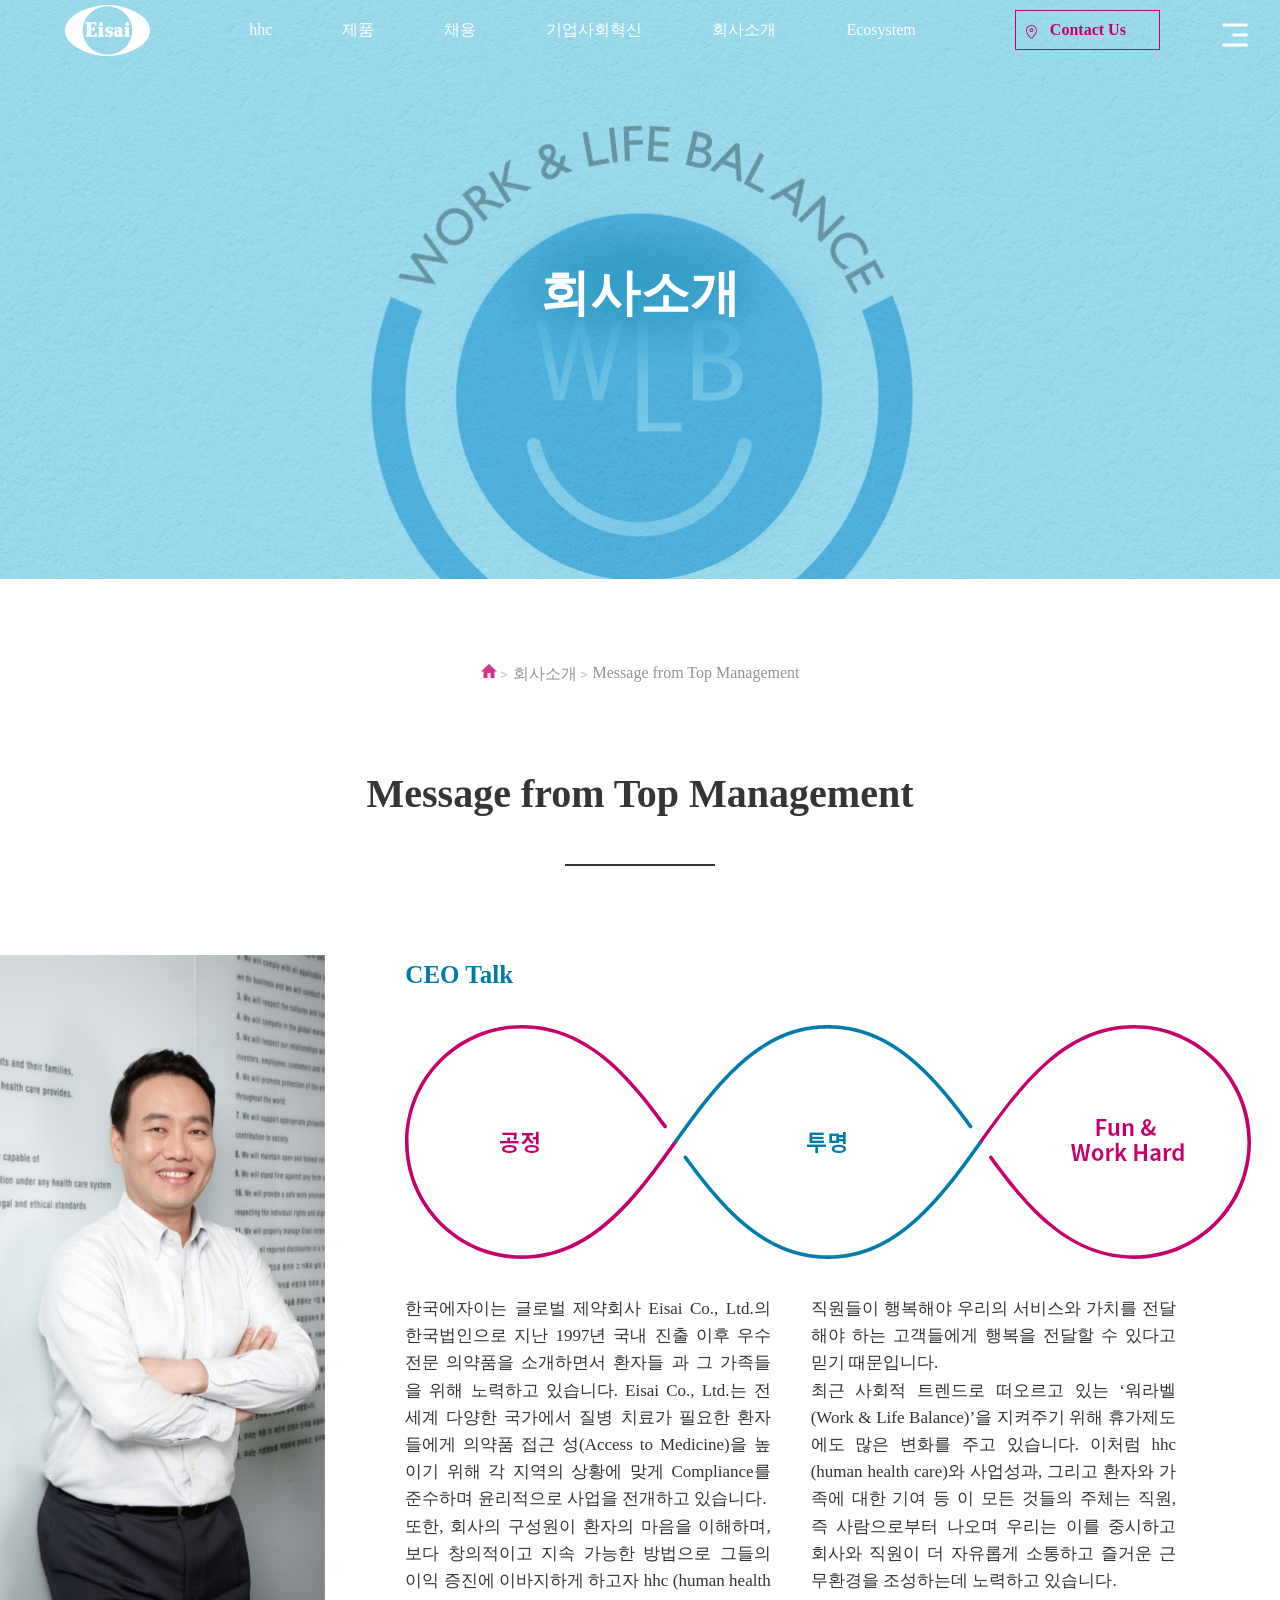
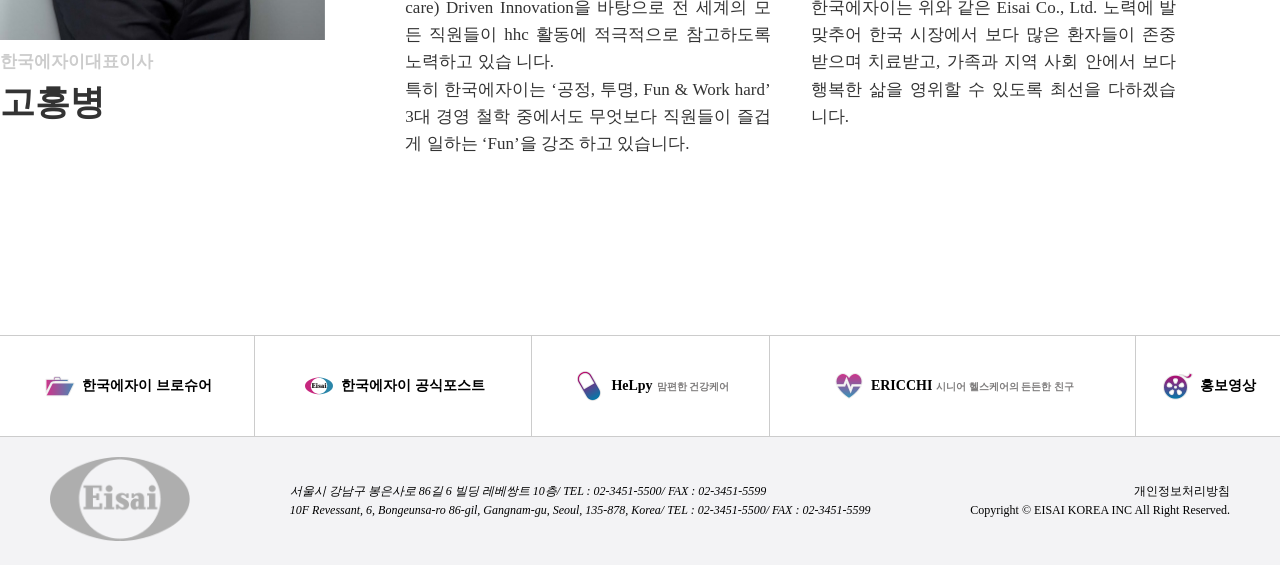
==== commit 10c4c0af: "prefix" ====
--- a/company_introduction.html
+++ b/company_introduction.html
@@ -10,6 +10,7 @@
     <link rel="stylesheet" href="./style/company_introduction.css">
     <link rel="stylesheet" href="./style/location.css">
     <link rel="stylesheet" href="./style/titleImg.css">
+    <link rel="stylesheet" href="./script/prefixfree.min.js">
 </head>
 <body>
     <header id="navBar">
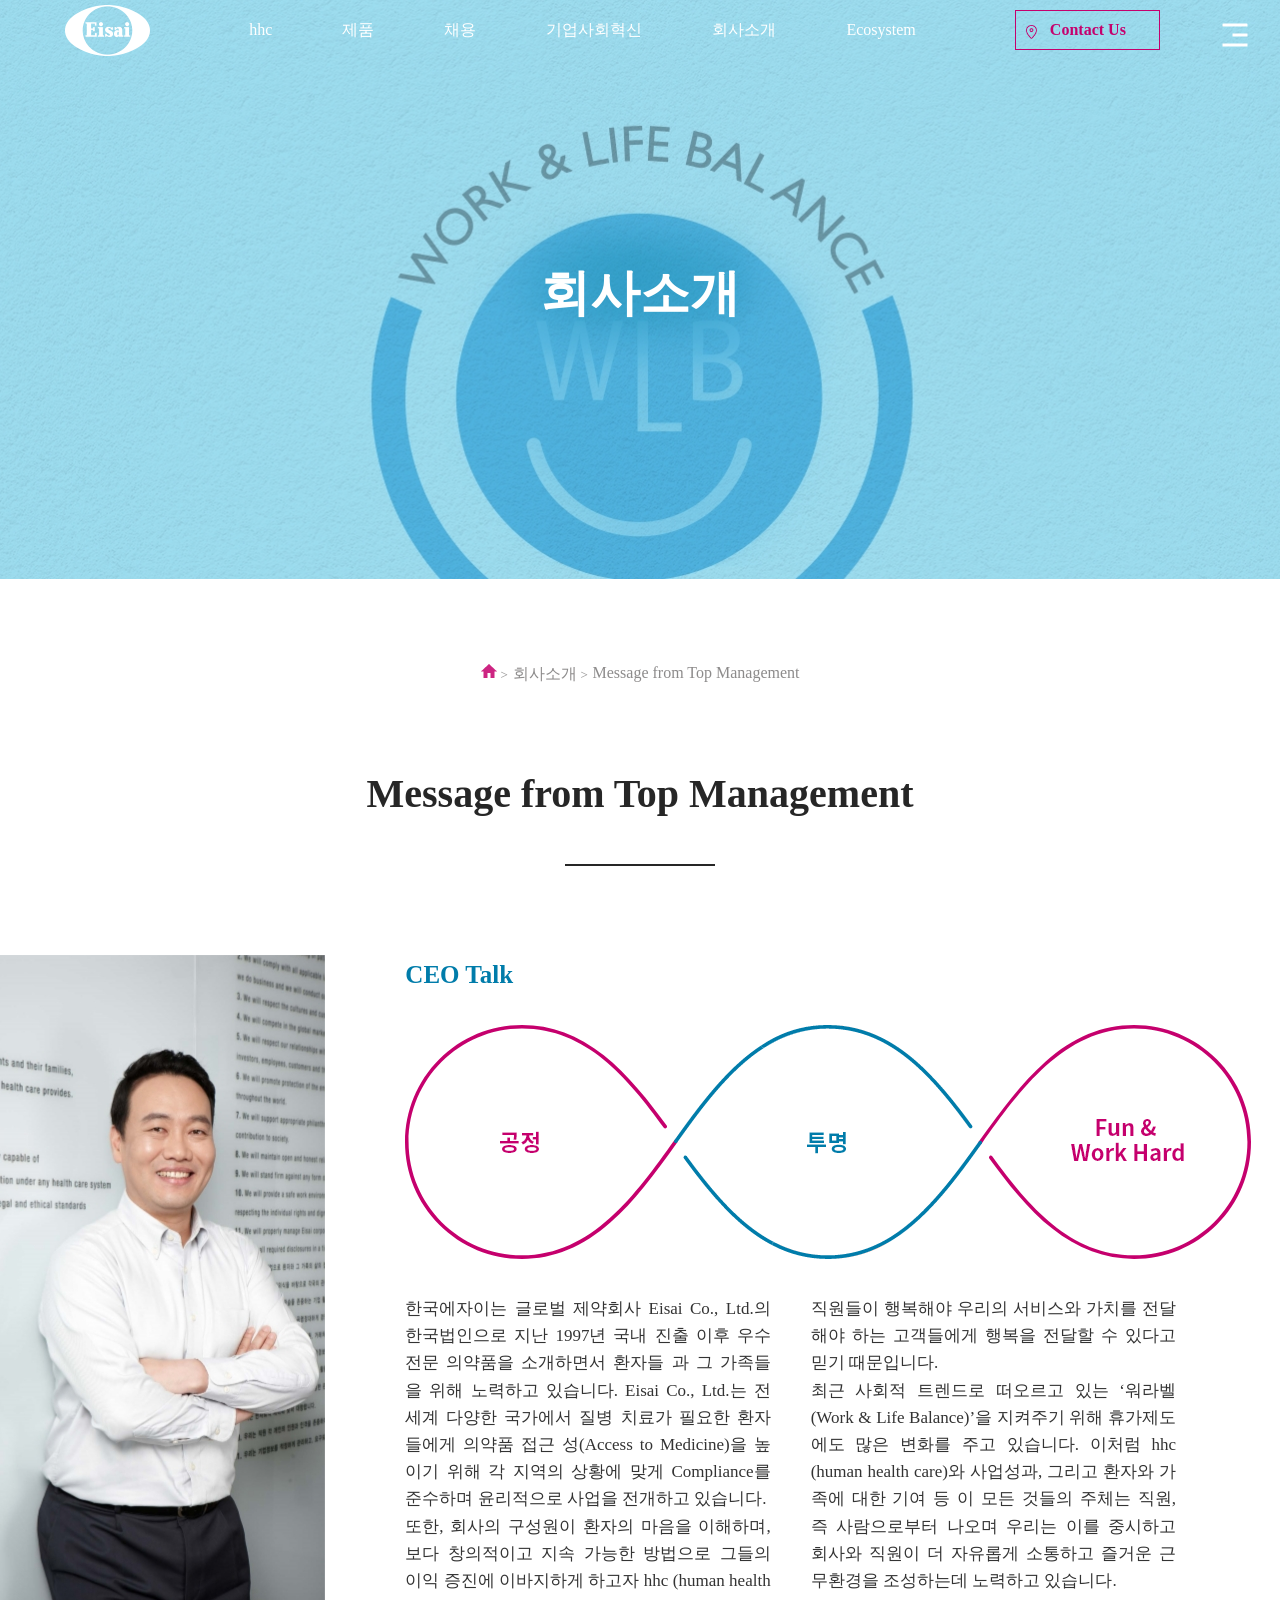
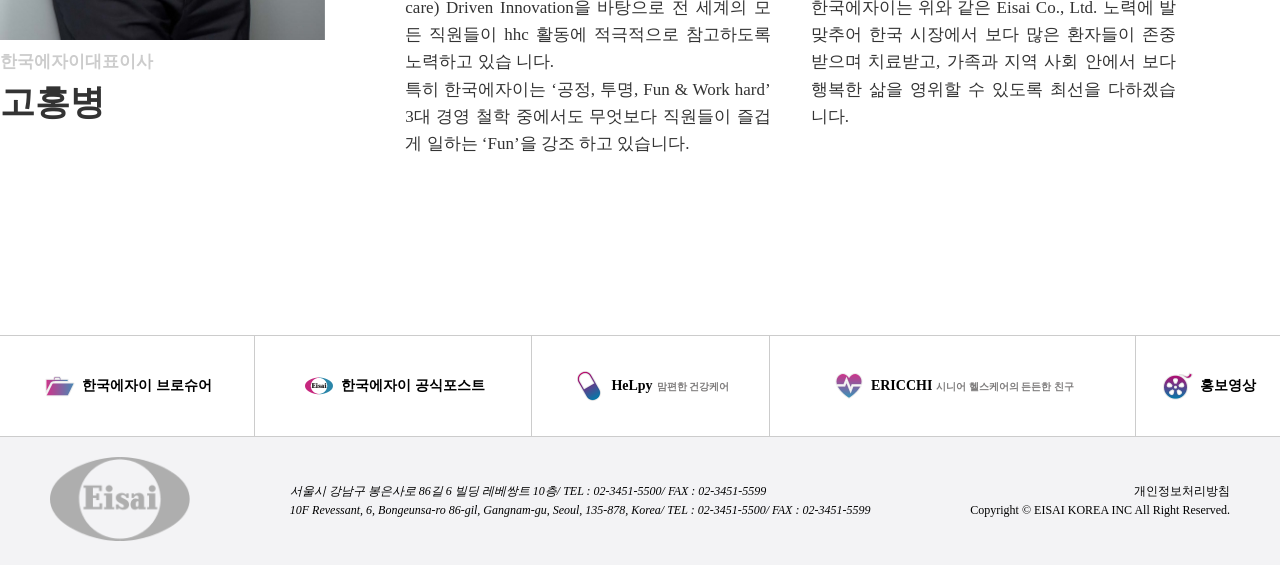
==== commit f6bf3fe0: "bx" ====
--- a/company_introduction.html
+++ b/company_introduction.html
@@ -4,13 +4,14 @@
     <meta charset="UTF-8">
     <meta http-equiv="X-UA-Compatible" content="IE=edge">
     <meta name="viewport" content="width=device-width, initial-scale=1.0">
-    <title>한국에자이</title>
+    <link href='https://unpkg.com/boxicons@2.1.4/css/boxicons.min.css' rel='stylesheet'>
     <link rel="stylesheet" href="./style/reset.css">
     <link rel="stylesheet" href="./style/common.css">
     <link rel="stylesheet" href="./style/company_introduction.css">
     <link rel="stylesheet" href="./style/location.css">
     <link rel="stylesheet" href="./style/titleImg.css">
     <link rel="stylesheet" href="./script/prefixfree.min.js">
+    <title>한국에자이</title>
 </head>
 <body>
     <header id="navBar">
@@ -91,7 +92,7 @@
                     <ul class="ham-lnb">
                         <li>
                             <span class="ham-title">
-                                hhc<i class='bx bx-caret-down'></i>
+                                hhc<i class='bx bx-chevron-down'></i>
                             </span>
                             <a href="./what_hhc.html">hhc
                             </a>
@@ -102,7 +103,7 @@
                         </li>
                         <li>
                             <span class="ham-title">
-                                제품<i class='bx bx-caret-down'></i>
+                                제품<i class='bx bx-chevron-down'></i>
                             </span>
                             <a href="./product.html">제품
                             </a>
@@ -154,7 +155,7 @@
                         </li>
                         <li>
                             <span class="ham-title">
-                                채용<i class='bx bx-caret-down'></i>
+                                채용<i class='bx bx-chevron-down'></i>
                             </span>
                             <a href="#">채용</a>
                             <ul class="ham-subnav">
@@ -163,7 +164,7 @@
                         </li>
                         <li>
                             <span class="ham-title">
-                                기업사회혁신<i class='bx bx-caret-down'></i>
+                                기업사회혁신<i class='bx bx-chevron-down'></i>
                             </span>
                             <a href="./innovation.html">기업사회혁신
                             </a>
@@ -175,7 +176,7 @@
                         </li>
                         <li>
                             <span class="ham-title">
-                                회사소개<i class='bx bx-caret-down'></i>
+                                회사소개<i class='bx bx-chevron-down'></i>
                             </span>
                             <a href="./company_introduction.html">회사소개
                             </a>
@@ -190,7 +191,7 @@
                         </li>
                         <li> 
                             <span class="ham-title">
-                                Ecosystem<i class='bx bx-caret-down'></i>
+                                Ecosystem<i class='bx bx-chevron-down'></i>
                             </span>
                             <a href="./ecosystem.html">Ecosystem
                             </a>
--- a/style/common.css
+++ b/style/common.css
@@ -364,6 +364,7 @@
         display: flex;
         align-items: center;
         justify-content: space-between;
+        cursor: pointer;
     }
     .ham-subnav{
         max-height: 0;
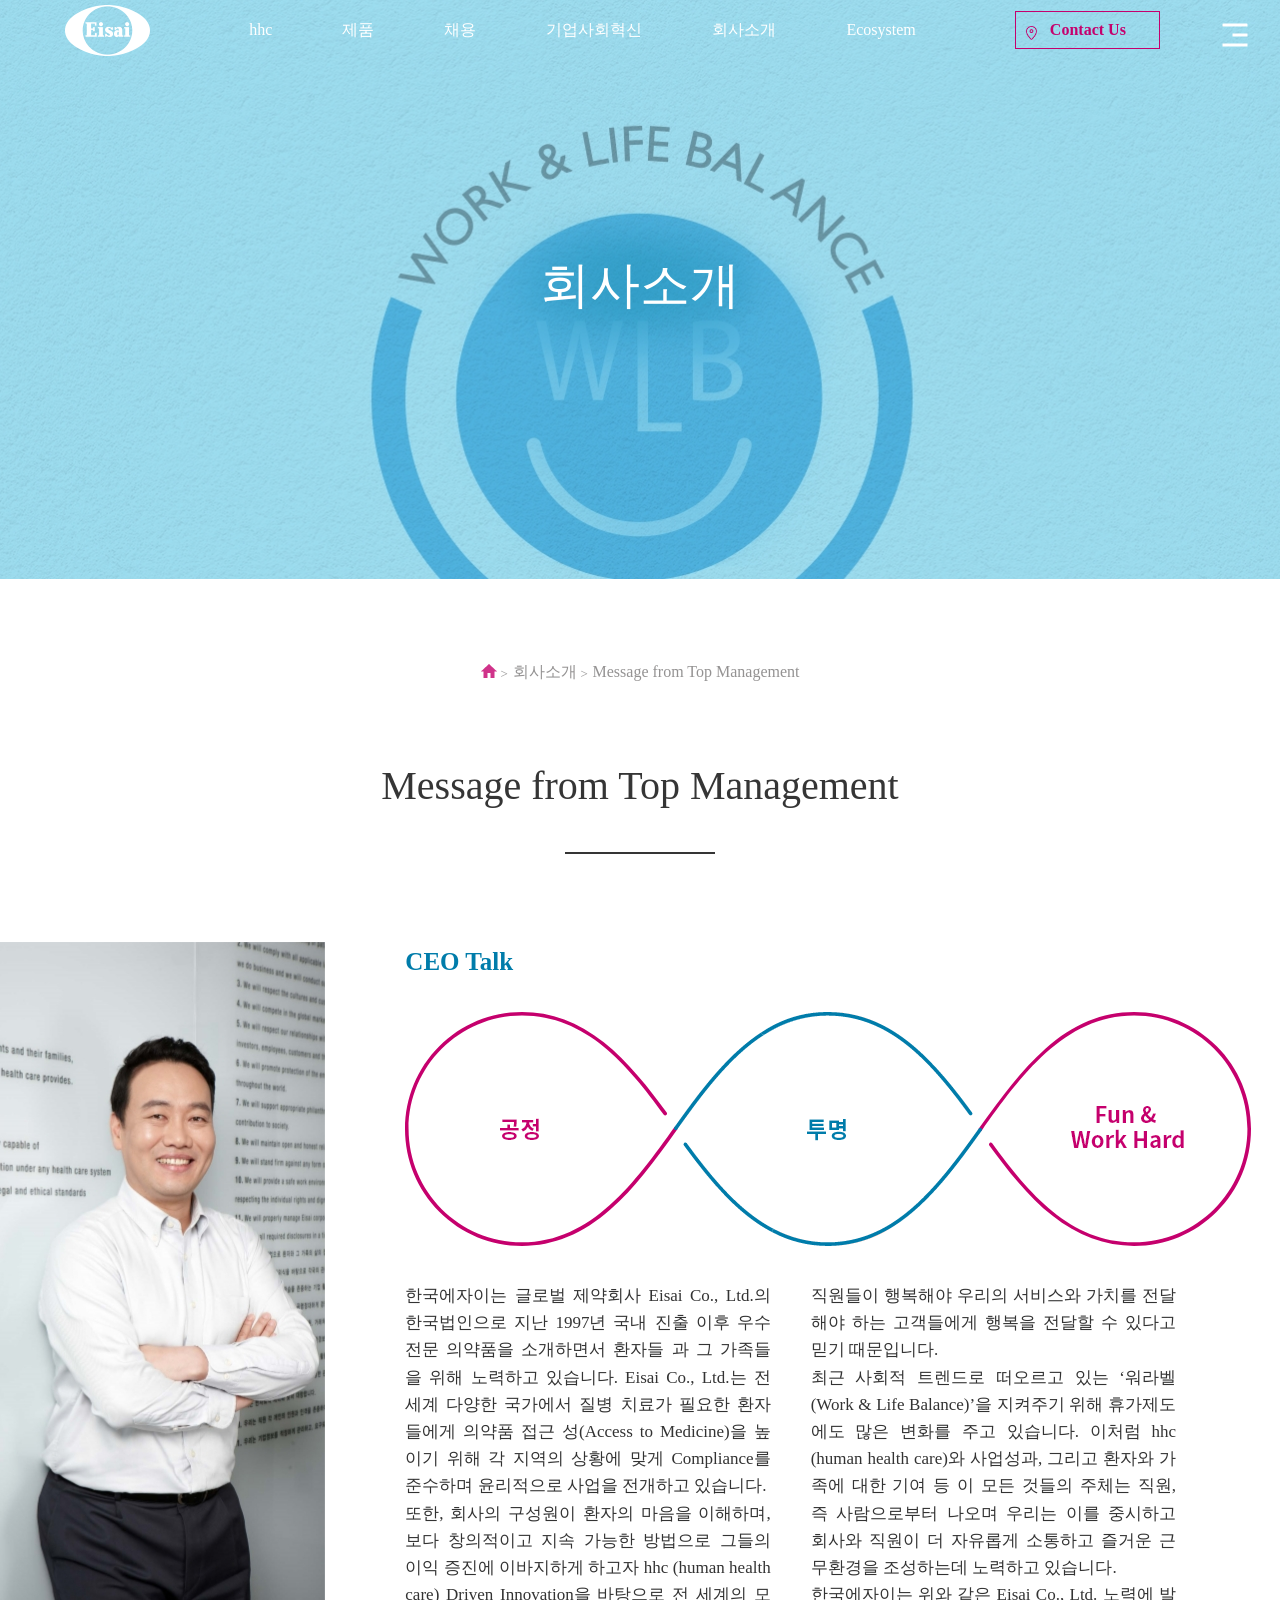
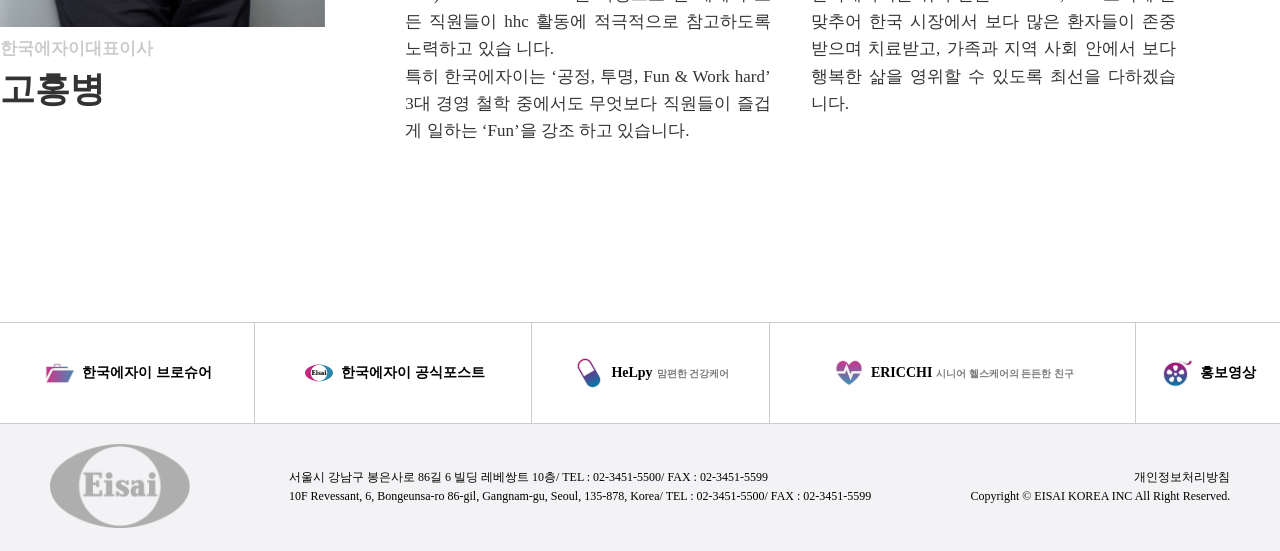
==== commit dbc1ac10: "select" ====
--- a/company_introduction.html
+++ b/company_introduction.html
@@ -10,7 +10,6 @@
     <link rel="stylesheet" href="./style/company_introduction.css">
     <link rel="stylesheet" href="./style/location.css">
     <link rel="stylesheet" href="./style/titleImg.css">
-    <link rel="stylesheet" href="./script/prefixfree.min.js">
     <title>한국에자이</title>
 </head>
 <body>
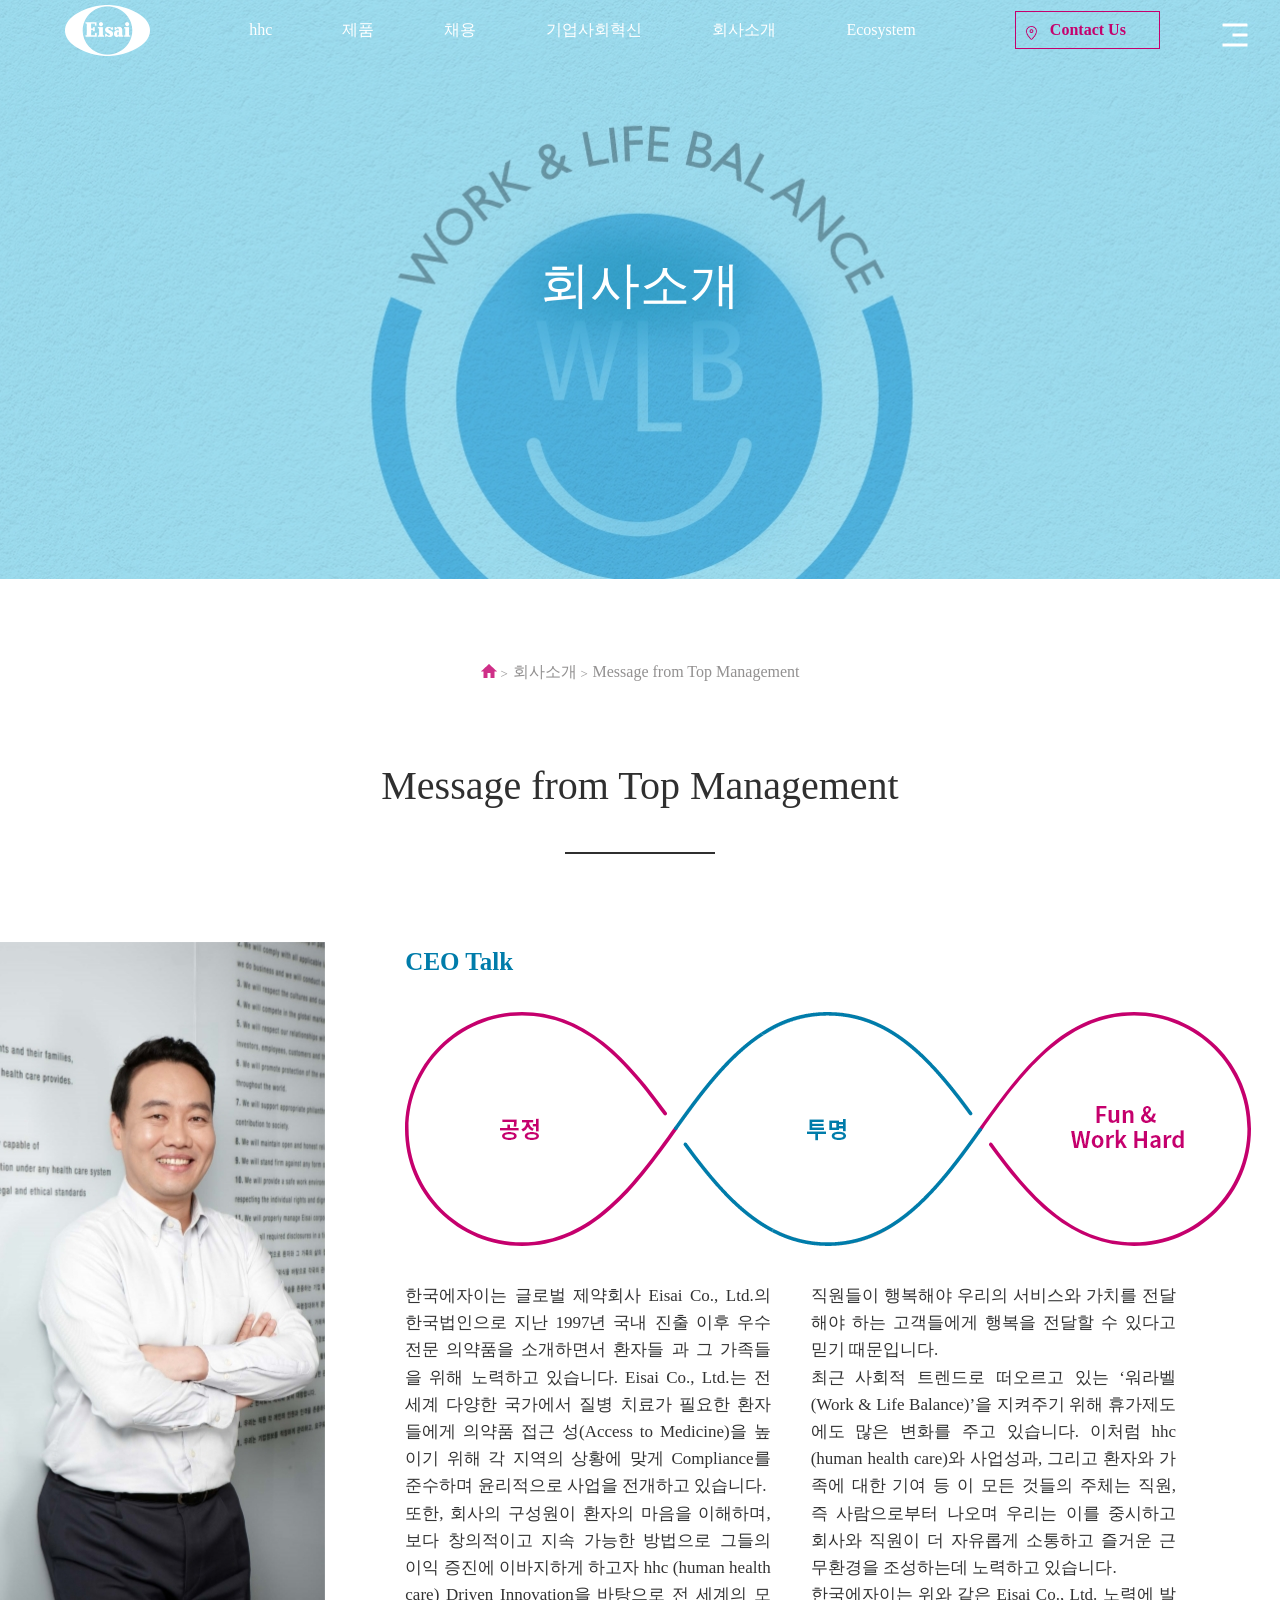
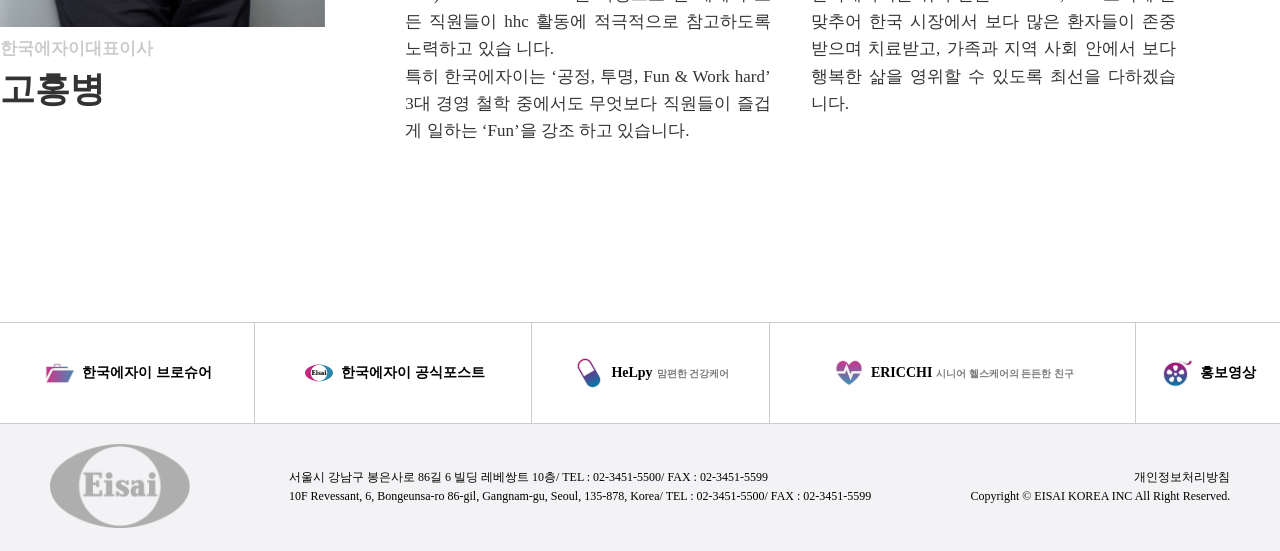
==== commit 319391a6: "meta" ====
--- a/company_introduction.html
+++ b/company_introduction.html
@@ -3,7 +3,7 @@
 <head>
     <meta charset="UTF-8">
     <meta http-equiv="X-UA-Compatible" content="IE=edge">
-    <meta name="viewport" content="width=device-width, initial-scale=1.0">
+    <meta name="viewport" content="width=device-width, initial-scale=1.0, minimum-scale=1.0, maximum-scale=1.0, user-scalable=no">
     <link href='https://unpkg.com/boxicons@2.1.4/css/boxicons.min.css' rel='stylesheet'>
     <link rel="stylesheet" href="./style/reset.css">
     <link rel="stylesheet" href="./style/common.css">
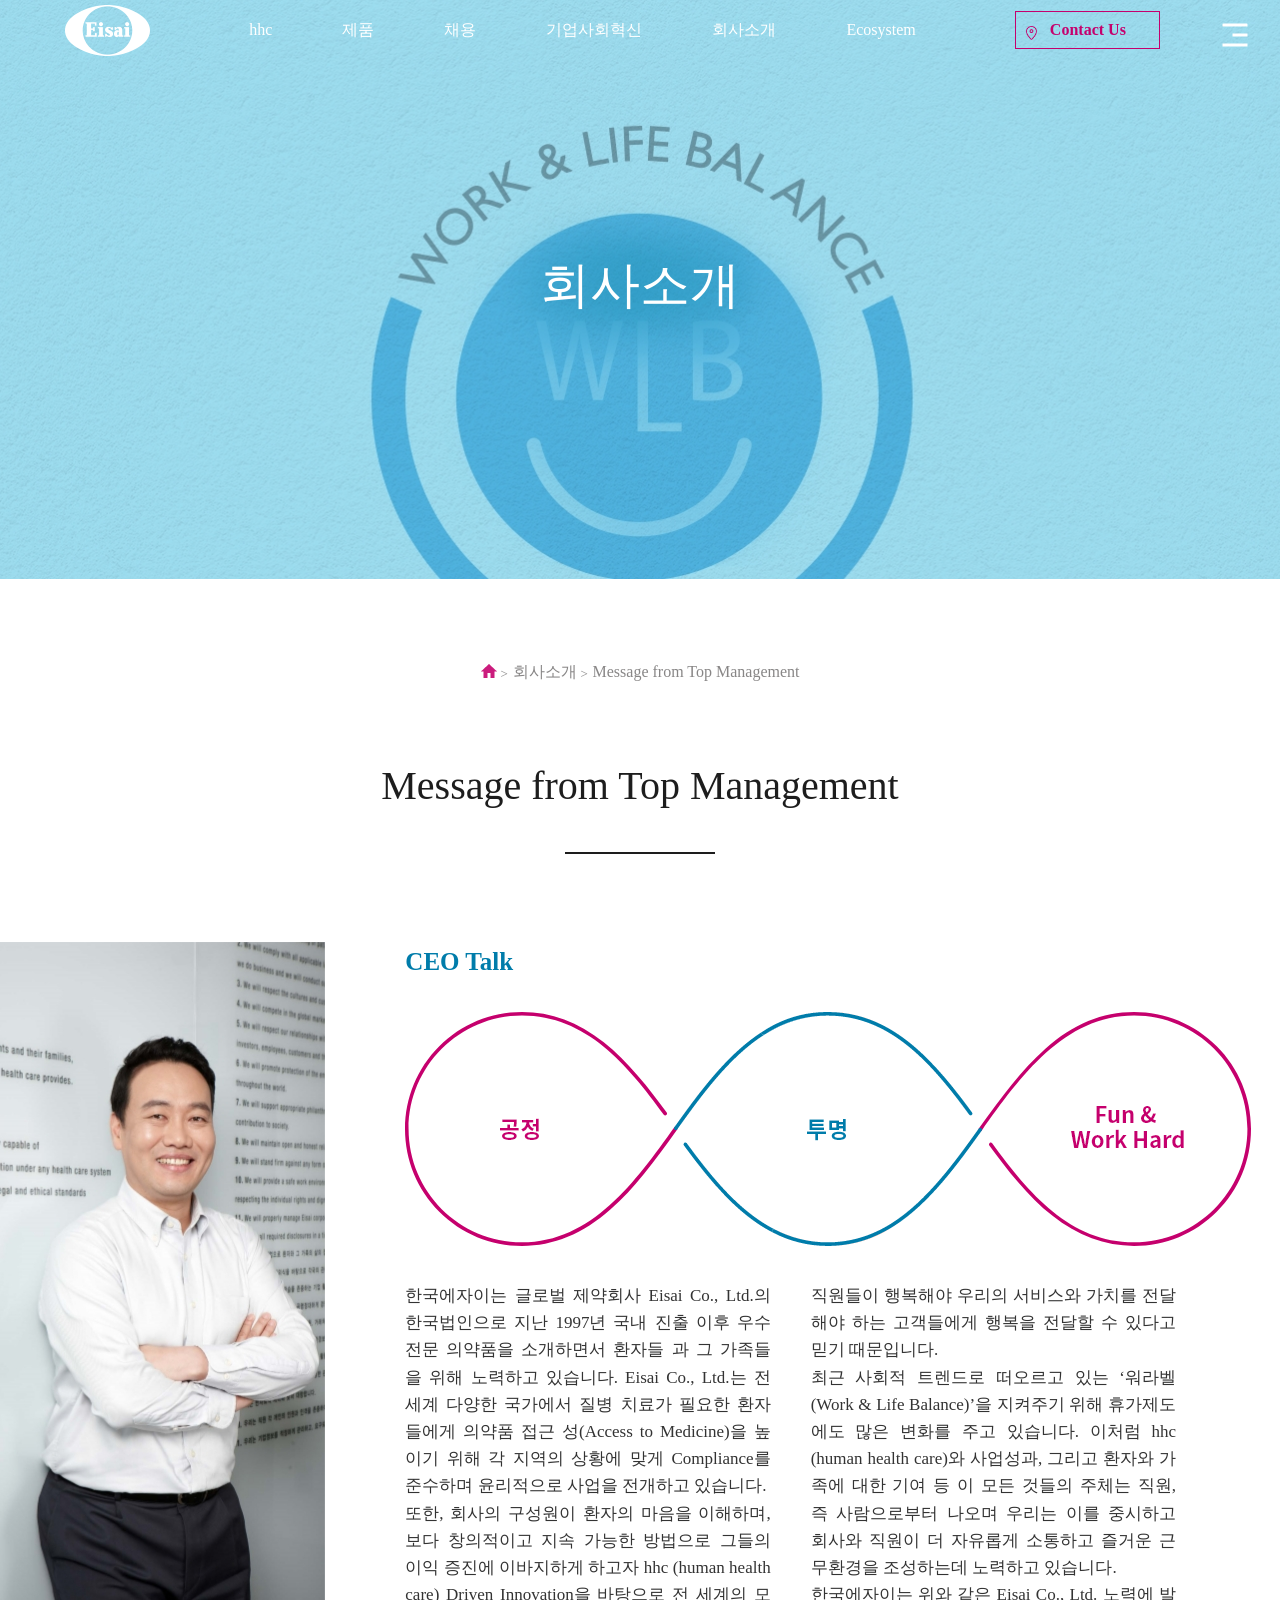
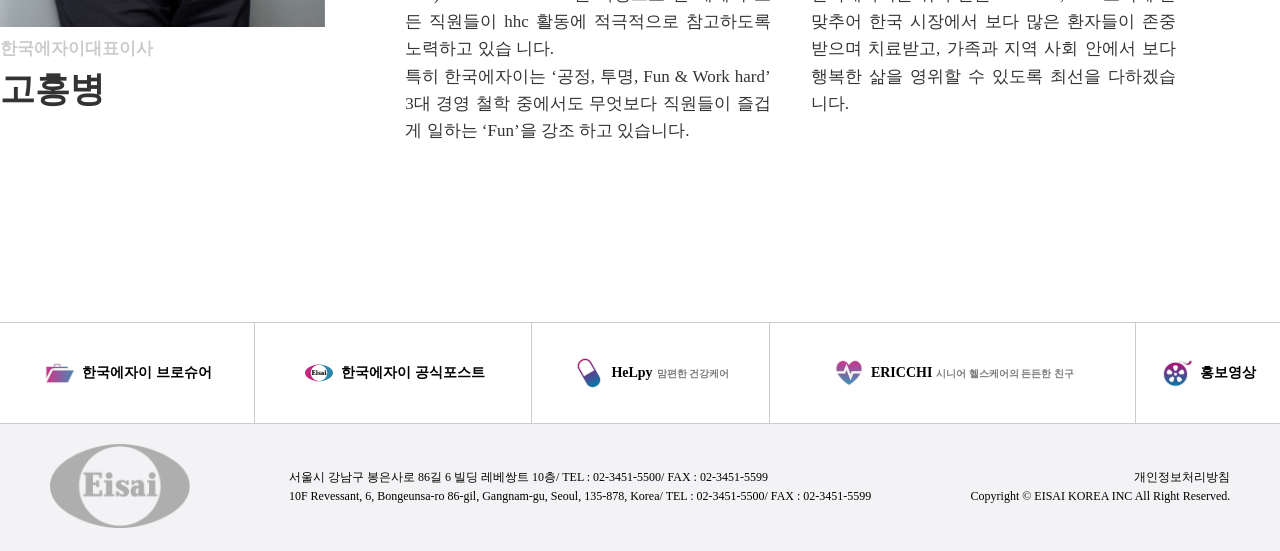
==== commit 5aa0f0b3: "alt modify" ====
--- a/company_introduction.html
+++ b/company_introduction.html
@@ -1,6 +1,7 @@
 <!DOCTYPE html>
 <html lang="ko">
 <head>
+    <title>한국에자이</title>
     <meta charset="UTF-8">
     <meta http-equiv="X-UA-Compatible" content="IE=edge">
     <meta name="viewport" content="width=device-width, initial-scale=1.0, minimum-scale=1.0, maximum-scale=1.0, user-scalable=no">
@@ -10,7 +11,6 @@
     <link rel="stylesheet" href="./style/company_introduction.css">
     <link rel="stylesheet" href="./style/location.css">
     <link rel="stylesheet" href="./style/titleImg.css">
-    <title>한국에자이</title>
 </head>
 <body>
     <header id="navBar">
@@ -206,7 +206,7 @@
         </div>
     </header>
     <section class="section01">
-        <div class="titleImg ">
+        <div class="titleImg">
             <div class="title-contents layout-marginAuto">
                 <h2>회사소개</h2>
             </div>
--- a/style/common.css
+++ b/style/common.css
@@ -10,11 +10,12 @@
     left: 0;
     color: #fff;
 }
+
 header.scroll{
     color: #000;
-    }
-
- .layout-marginAuto{
+}
+
+.layout-marginAuto{
     max-width: 1314px;
     margin: auto;
 } 
@@ -30,23 +31,29 @@
 .logo{
     font-size: 0;
 }
+
 .logo img{
     width: 85px;
 }
+
 .logo .logoColor.scroll{
     display: block;
 }
+
 .logo .logoWhite{
     display: none;
 }
+
 .lnb-container{
     /*background-color: aqua;*/
     position: relative;
 }
+
 .lnb-container > ul{
     display: flex;
     align-items: center;
 }
+
 .lnb-container > ul > li > a{
     display: block;
     padding: 0 35px;
@@ -55,9 +62,11 @@
     text-align: center;
     /*color: #fff;*/
 }
+
 .lnb-container > ul > li:hover > a{
     color: #fff;
 }
+
 .lnb{
     opacity: 0;
     visibility: hidden;
@@ -66,12 +75,13 @@
     background-color: #fff;
     padding: 10px;
     box-shadow: 5px 5px 5px rgba(118, 115, 115, 0.783);
-
-}
+}
+
 .lnb > li{
     padding: 0 40px;
     
 }
+
 .lnb a{
     display: block;
     font-size: 14px;
@@ -84,17 +94,21 @@
     background-color: rgb(149, 186, 244);
     
 }
+
 .lnb-container>ul>li:hover .lnb{
     opacity: 1;
     visibility: visible;
 }
+
 .lnb > li:hover a{
     color: rgb(179, 31, 184);
 }
+
 .contact {
     display: flex;
     width: 200px;
 }
+
 .contact a{
     display: flex;
     justify-content: center;
@@ -120,11 +134,13 @@
     z-index: 99;
     clip-path: circle(25px at calc( 100% - 45px) 45px);
     transition: 0.3s cubic-bezier(0.22, 0.61, 0.36, 1);
-    }
+}
+
 .ham-navigation.active{
     background-color: #bdd8ed;
     clip-path: circle(75%);
 }
+
 .ham-navigation .ham-btn{
     position: absolute;
     top: 10px;
@@ -133,6 +149,7 @@
     height: 50px;
     cursor: pointer;
 }
+
 .ham-navigation .ham-btn span{
     position: absolute;
     
@@ -141,33 +158,38 @@
     transform: translate(-50%, -50%);
     background-color: #fff;
 }
+
 .ham-navigation .hamTop{
     top: 30%;
     left: 50%;
     width: 50%;
 }
+
 .ham-navigation .hamMid{
     top: 50%;
     right: 10%;
     width: 30%;
 }
+
 .ham-navigation .hamBot{
     top: 70%;
     left: 50%;
     width: 50%;
 }
+
 .ham-navigation.active .hamTop{
     top: 50%;
     transform: translate(-50%, -50%) rotate(45deg);
 }
+
 .ham-navigation.active .hamMid{
     opacity: 0;
 }
+
 .ham-navigation.active .hamBot{
     top: 50%;
     transform: translate(-50%, -50%) rotate(-45deg);
 }
-
 
 .ham-lnb{ 
     height: 100%;
@@ -178,10 +200,12 @@
     margin: auto;
     white-space: nowrap;
 }
+
 .ham-lnb::-webkit-scrollbar {
     display: none; /* 크롬, 사파리, 오페라, 엣지 */
     width: 9px;
 }
+
 .ham-lnb > li{
     display: flex;
     gap: 40px;
@@ -190,23 +214,28 @@
     align-items: baseline;
     
 }
+
 .ham-lnb > li > a{
     font-size: 27px;
     color: #007caa;
     font-weight: 800;
 }
+
 .ham-title{
     display: none;
 }
+
 .ham-subnav{
     display: flex;
     gap: 20px;
     flex-wrap: wrap;
 }
+
 .ham-lnb a{ 
     color:#333; 
     position: relative;
 }
+
 .lnb2 a {
     font-size: 14px;
 }
@@ -219,15 +248,18 @@
 footer{
     border-top: 1px solid #ccc; 
 }
+
 .footer-menu{
     display: table;
     width: 100%;
 }
+
 .footer-menu > li{
    display: table-cell;
    vertical-align: middle;
    text-align: center;
 }
+
 .footer-menu li{
     border: 1px solid #ccc;
     border-top: none;
@@ -235,20 +267,25 @@
     height: 100px;
     font-weight: 900;
 }
+
 .footer-menu li:nth-child(1){
     border-left: none;
     border-right: none;
 } 
+
 .footer-menu li:nth-child(2){
     border-right: none;
 }
+
 .footer-menu li:nth-child(3){
     border-right: none;
 }
+
 .footer-menu li:nth-child(5){
     border-right: none;
     border-left: none;
 } 
+
  .footer-menu img{
     width: 36px;
     vertical-align: middle;
@@ -257,26 +294,32 @@
 .footer-menu span{
     font-size: 14px;
 }
+
 .footer-menu .small{
     font-size: 10px;
     color: rgb(126, 124, 124);
 }
+
 .footerBottom-back{
     background-color: #f3f3f5;
     border-top: 1px solid #ccc;
     padding: 20px 0;
 }
+
 .footer-bottom{
     display: flex;
     align-items: center;
     justify-content: space-around;
 }
+
 .footer-bottom .right{
     text-align: right;
 }
+
 .footer-bottom img{
     width: 140px;
 }
+
 .footer-bottom address{
     text-align: left;
 }
--- a/style/location.css
+++ b/style/location.css
@@ -4,15 +4,18 @@
     padding-top: 85px;
     padding-bottom: 85px;
 }
+
 .location-contents > li{
     position: relative;
     padding: 0 8px;
     font-size: 16px;
     color: rgb(121, 119, 119);
 }
+
 .location-contents > li:nth-child(1):before{
     display: none;
 }
+
 .location-contents > li::before{
     display: block;
     content: '>';
@@ -23,6 +26,7 @@
     font-size: 13px;
     color: rgb(121, 119, 119);
 }
+
 @media screen and (max-width: 767px) {
     .location-contents > li{
         font-size: 12px;
